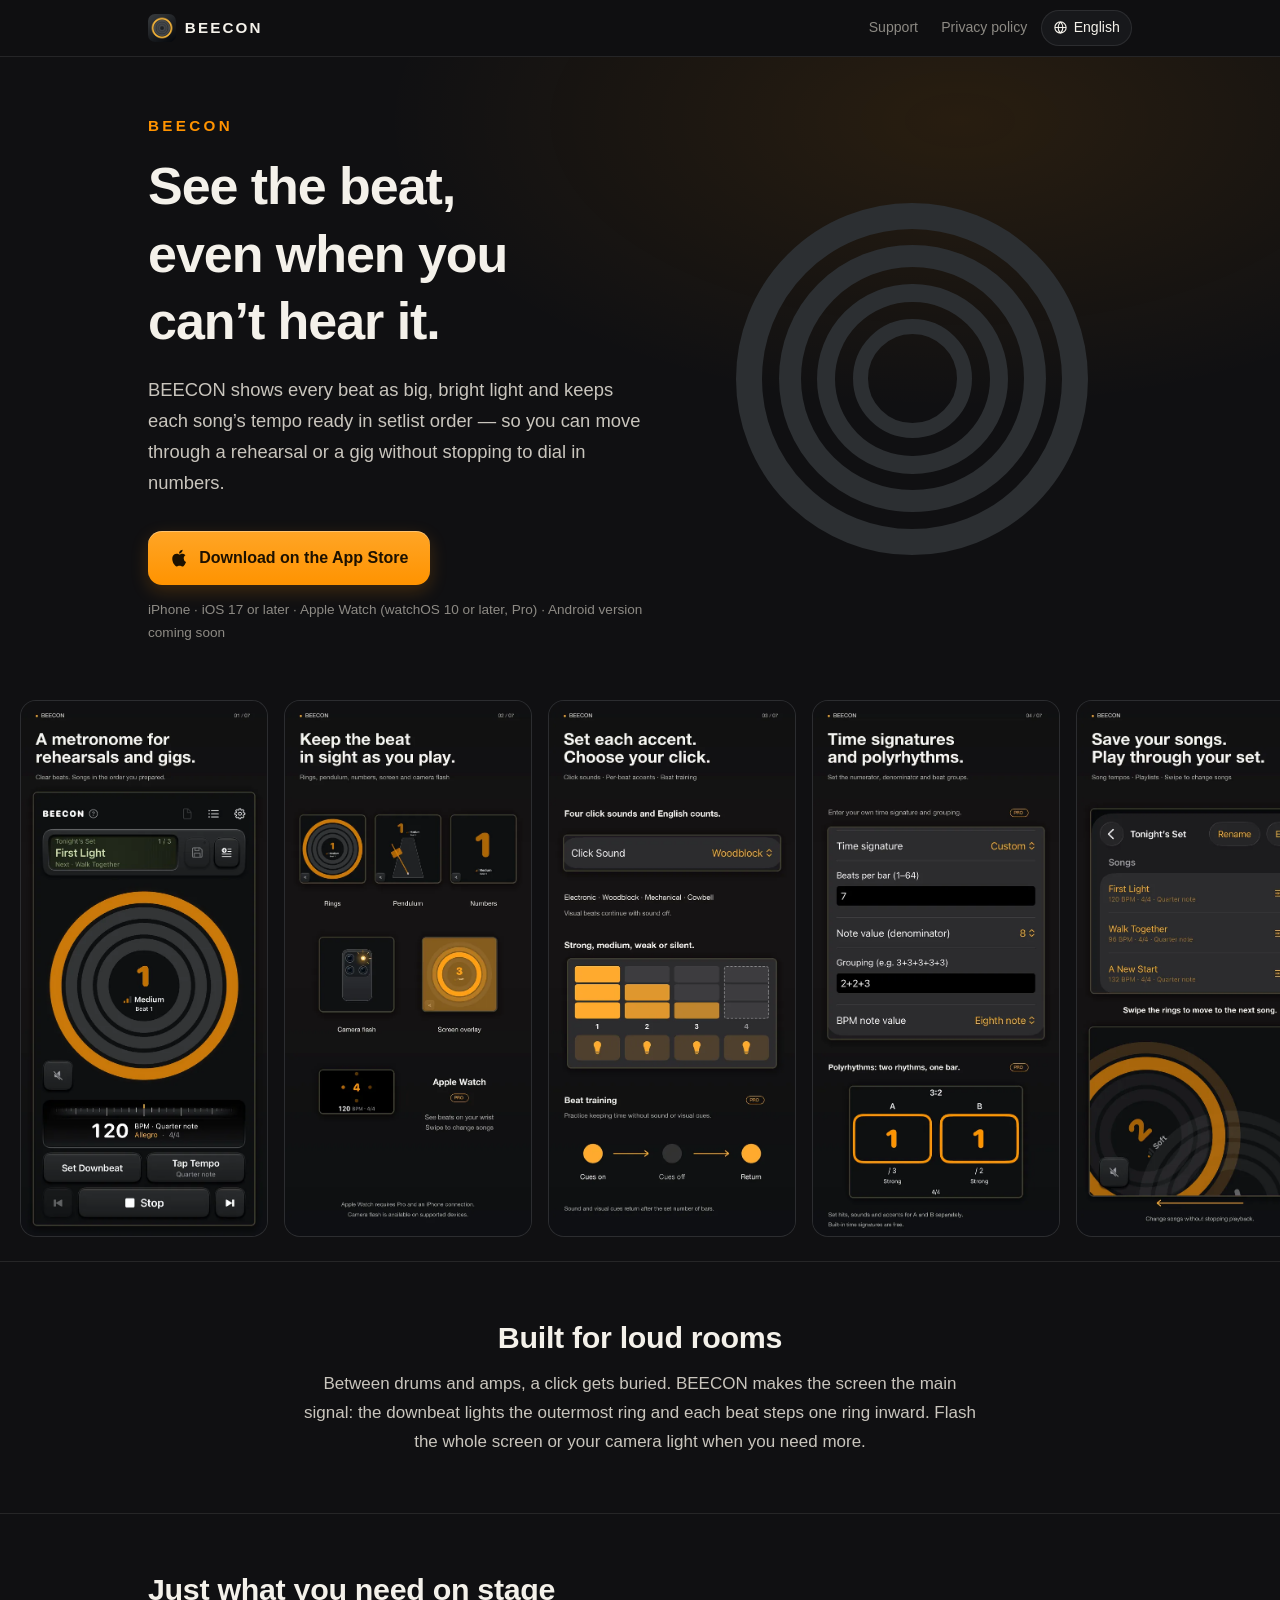
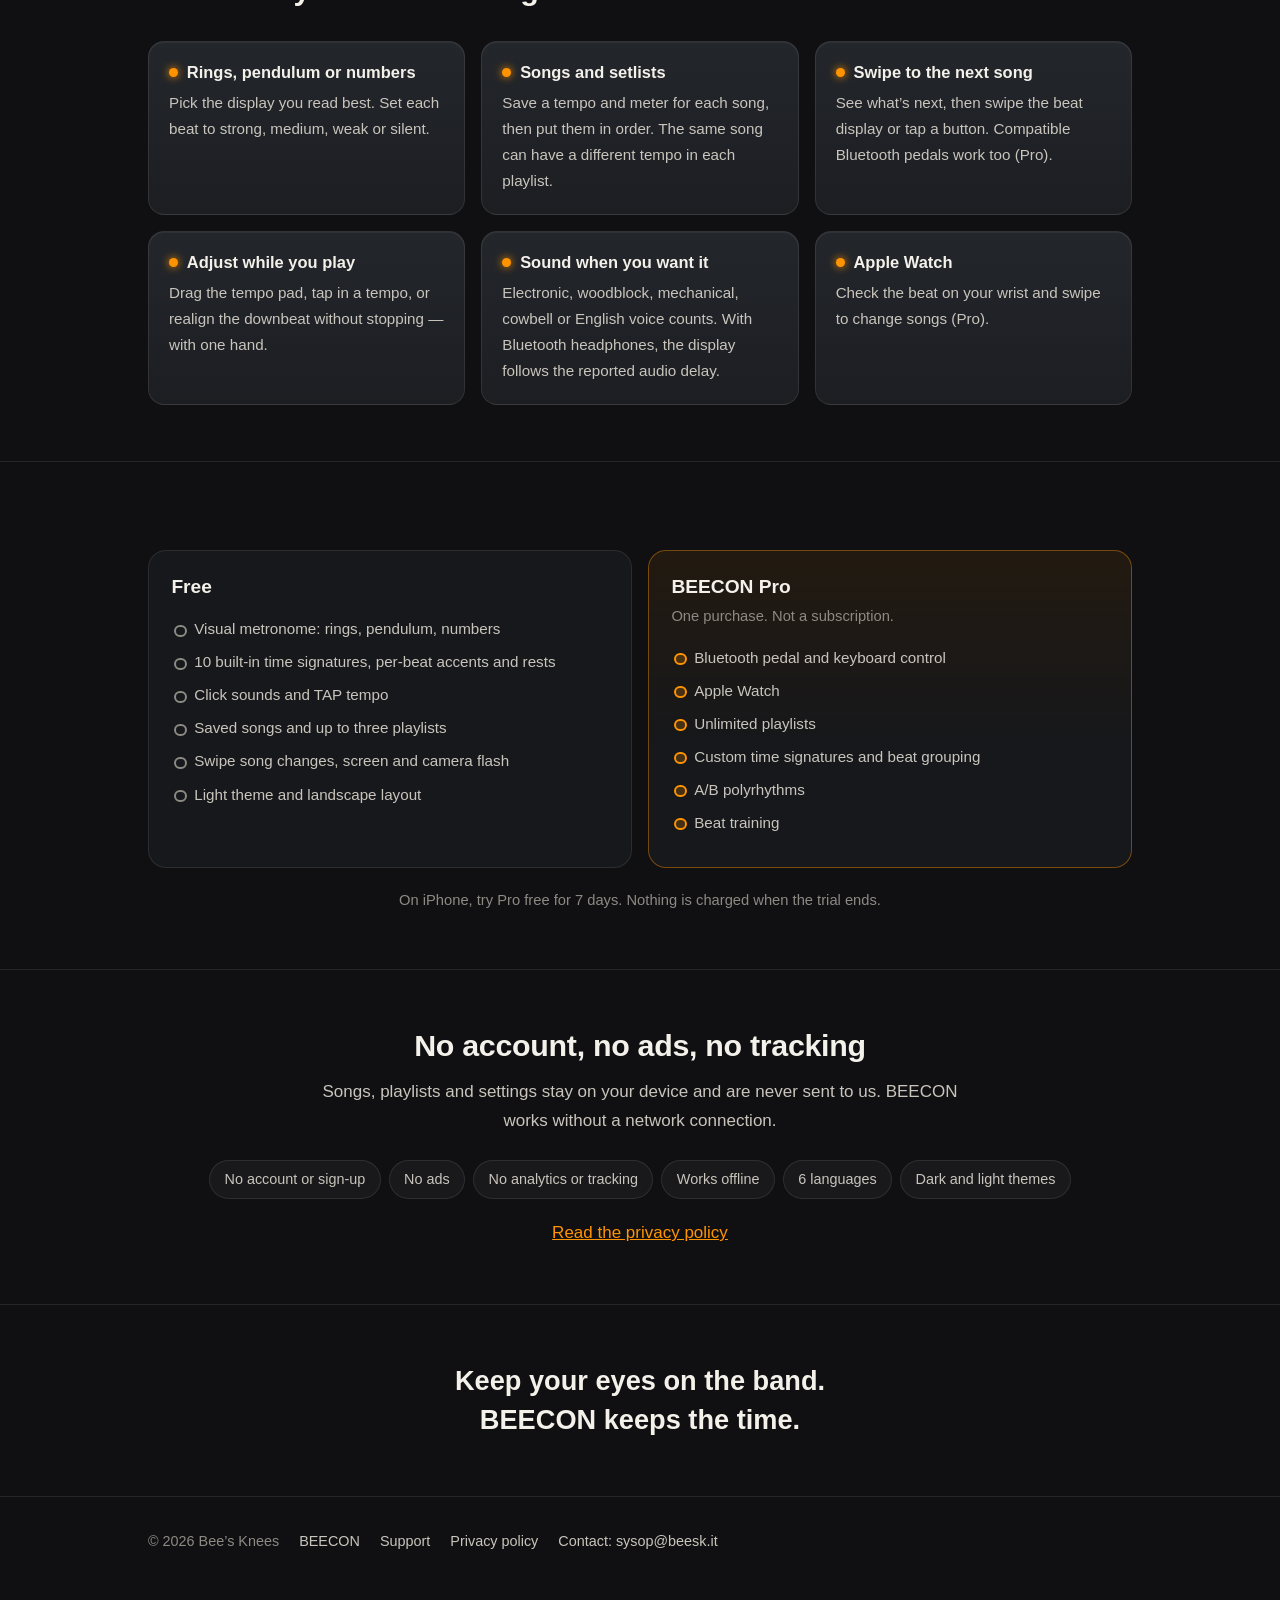
==== beecon/index.html @ 8fa275db "Add the BEECON landing, support and privacy pages in six languages Co-Authored-By: Claude Opus 5.5 <" ====
<!DOCTYPE html>
<html lang="en" data-lang="en" data-titles='{&quot;ko&quot;: &quot;BEECON — 합주와 공연을 위한 시각 메트로놈&quot;, &quot;en&quot;: &quot;BEECON — Visual metronome and setlists for live performance&quot;, &quot;ja&quot;: &quot;BEECON — 合奏とライブのための視覚メトロノーム&quot;, &quot;zh&quot;: &quot;BEECON — 为排练和演出设计的可视节拍器&quot;, &quot;es&quot;: &quot;BEECON — Metrónomo visual y setlists para tocar en directo&quot;, &quot;pt&quot;: &quot;BEECON — Metrônomo visual e playlists para tocar ao vivo&quot;}'>
<head>
<meta charset="utf-8">
<meta name="viewport" content="width=device-width, initial-scale=1">
<title>BEECON — Visual metronome and setlists for live performance</title>
<meta name="description" content="BEECON shows every beat as big, bright light and keeps each song’s tempo ready in setlist order — so you can move through a rehearsal or a gig without stopping to dial in numbers.">
<meta name="theme-color" content="#101012">
<meta property="og:type" content="website">
<meta property="og:title" content="BEECON — Visual metronome and setlists for live performance">
<meta property="og:description" content="BEECON shows every beat as big, bright light and keeps each song’s tempo ready in setlist order — so you can move through a rehearsal or a gig without stopping to dial in numbers.">
<meta property="og:image" content="https://beesknees.beesk.it/beecon/img/icon-512.png">
<meta property="og:url" content="https://beesknees.beesk.it/beecon/">
<meta name="twitter:card" content="summary">
<link rel="canonical" href="https://beesknees.beesk.it/beecon/">
<link rel="alternate" hreflang="ko" href="https://beesknees.beesk.it/beecon/?lang=ko">
<link rel="alternate" hreflang="en" href="https://beesknees.beesk.it/beecon/?lang=en">
<link rel="alternate" hreflang="ja" href="https://beesknees.beesk.it/beecon/?lang=ja">
<link rel="alternate" hreflang="zh-Hans" href="https://beesknees.beesk.it/beecon/?lang=zh">
<link rel="alternate" hreflang="es" href="https://beesknees.beesk.it/beecon/?lang=es">
<link rel="alternate" hreflang="pt-BR" href="https://beesknees.beesk.it/beecon/?lang=pt">
<link rel="alternate" hreflang="x-default" href="https://beesknees.beesk.it/beecon/">
<link rel="icon" type="image/png" sizes="64x64" href="img/icon-64.png">
<link rel="apple-touch-icon" href="img/icon-180.png">
<link rel="stylesheet" href="style.css">
<style>html[data-lang="ko"] .i18n:not([data-l="ko"]),
html[data-lang="en"] .i18n:not([data-l="en"]),
html[data-lang="ja"] .i18n:not([data-l="ja"]),
html[data-lang="zh"] .i18n:not([data-l="zh"]),
html[data-lang="es"] .i18n:not([data-l="es"]),
html[data-lang="pt"] .i18n:not([data-l="pt"]) { display: none; }</style>
</head>
<body>
<header class="top"><div class="wrap">
  <a class="brand" data-page="./" href="./"><img src="img/icon-64.png" alt="" width="28" height="28">BEECON</a>
  <nav class="topnav"><a class="opt" data-page="support.html" href="support.html"><span class="i18n" data-l="ko" lang="ko">지원</span><span class="i18n" data-l="en" lang="en">Support</span><span class="i18n" data-l="ja" lang="ja">サポート</span><span class="i18n" data-l="zh" lang="zh-Hans">支持</span><span class="i18n" data-l="es" lang="es">Soporte</span><span class="i18n" data-l="pt" lang="pt-BR">Suporte</span></a><a class="opt" data-page="privacy-policy.html" href="privacy-policy.html"><span class="i18n" data-l="ko" lang="ko">개인정보처리방침</span><span class="i18n" data-l="en" lang="en">Privacy policy</span><span class="i18n" data-l="ja" lang="ja">プライバシーポリシー</span><span class="i18n" data-l="zh" lang="zh-Hans">隐私政策</span><span class="i18n" data-l="es" lang="es">Privacidad</span><span class="i18n" data-l="pt" lang="pt-BR">Privacidade</span></a>
    <details class="lang"><summary><svg viewBox="0 0 24 24" aria-hidden="true"><path fill="none" stroke="currentColor" stroke-width="1.8" d="M12 3a9 9 0 1 0 0 18 9 9 0 0 0 0-18Zm-9 9h18M12 3c2.5 2.7 3.8 5.7 3.8 9s-1.3 6.3-3.8 9c-2.5-2.7-3.8-5.7-3.8-9S9.5 5.7 12 3Z"/></svg><span class="i18n" data-l="ko" lang="ko">한국어</span><span class="i18n" data-l="en" lang="en">English</span><span class="i18n" data-l="ja" lang="ja">日本語</span><span class="i18n" data-l="zh" lang="zh-Hans">简体中文</span><span class="i18n" data-l="es" lang="es">Español</span><span class="i18n" data-l="pt" lang="pt-BR">Português</span></summary><div class="menu"><a href="?lang=ko" data-set="ko" hreflang="ko" lang="ko">한국어</a><a href="?lang=en" data-set="en" hreflang="en" lang="en">English</a><a href="?lang=ja" data-set="ja" hreflang="ja" lang="ja">日本語</a><a href="?lang=zh" data-set="zh" hreflang="zh-Hans" lang="zh-Hans">简体中文</a><a href="?lang=es" data-set="es" hreflang="es" lang="es">Español</a><a href="?lang=pt" data-set="pt" hreflang="pt-BR" lang="pt-BR">Português</a></div></details>
  </nav>
</div></header>
<main class="i18n" data-l="ko" lang="ko">
<section class="hero"><div class="wrap">
  <div>
    <p class="wordmark">BEECON</p>
    <h1>소리가 묻혀도, 박자는 보이게.</h1>
    <p class="lead">BEECON은 박자를 크고 밝은 빛으로 보여 주는 메트로놈이에요. 곡마다 템포를 저장해 두고, 공연 순서대로 다음 곡으로 넘기세요.</p>
    <div class="stores"><a class="btn" href="https://apps.apple.com/app/id6823525175"><svg viewBox="0 0 24 24" aria-hidden="true"><path fill="currentColor" d="M16.4 12.6c0-2.5 2-3.7 2.1-3.8-1.2-1.7-3-1.9-3.6-2-1.5-.2-3 .9-3.8.9-.8 0-2-.9-3.3-.8-1.7 0-3.3 1-4.2 2.5-1.8 3.1-.5 7.7 1.3 10.2.9 1.2 1.9 2.6 3.2 2.6 1.3-.1 1.8-.8 3.3-.8s2 .8 3.3.8c1.4 0 2.3-1.3 3.1-2.5 1-1.4 1.4-2.8 1.4-2.9 0 0-2.7-1-2.7-4.2ZM14 5.2c.7-.8 1.2-2 1-3.2-1 .1-2.3.7-3 1.6-.7.8-1.2 2-1.1 3.1 1.2.1 2.3-.6 3.1-1.5Z"/></svg>App Store에서 받기</a></div>
    <p class="req">iPhone · iOS 17 이상 · Apple Watch(watchOS 10 이상, Pro) · Android 버전 준비 중</p>
  </div>
  <div class="beacon" aria-hidden="true"><i></i><i></i><i></i><i></i>
    <b><span style="--d:0s">1</span><span style="--d:.5s">2</span><span style="--d:1s">3</span><span style="--d:1.5s">4</span></b></div>
</div></section>

<div class="shots" role="region" aria-label="앱 화면" tabindex="0"><img src="img/ko-1.webp" alt="합주와 공연을 위한 메트로놈." width="603" height="1311" loading="lazy"><img src="img/ko-2.webp" alt="연주 중에도 박자가 잘 보이도록." width="603" height="1311" loading="lazy"><img src="img/ko-3.webp" alt="박마다 강세를 정하고 소리도 골라 쓰세요." width="603" height="1311" loading="lazy"><img src="img/ko-4.webp" alt="곡에 맞는 박자와 폴리리듬 설정." width="603" height="1311" loading="lazy"><img src="img/ko-5.webp" alt="연주할 곡을 저장하고 순서대로 넘기세요." width="603" height="1311" loading="lazy"><img src="img/ko-6.webp" alt="연주 중 두 손이 바쁠 땐 페달로 다음 곡." width="603" height="1311" loading="lazy"><img src="img/ko-7.webp" alt="밝은 곳에서는 라이트로, 눕혀 쓸 때는 가로로." width="603" height="1311" loading="lazy"></div>

<section class="band center"><div class="wrap">
  <h2>시끄러운 무대를 위해 만들었어요</h2>
  <p class="sub">드럼과 앰프 소리 속에서는 클릭이 쉽게 묻혀요. BEECON은 화면을 주 신호로 씁니다. 첫 박은 가장 바깥 링에서, 다음 박마다 한 칸씩 안쪽으로. 화면 전체를 깜박이거나 카메라 플래시를 켤 수도 있어요.</p>
</div></section>

<section class="band"><div class="wrap">
  <h2>연주 중에 필요한 것만</h2>
  <div class="grid"><div class="card"><h3>동심원·진자·숫자</h3><p>가장 잘 읽히는 표시를 고르세요. 박마다 강·중·약·쉼을 정할 수 있어요.</p></div><div class="card"><h3>곡과 셋리스트</h3><p>곡마다 템포와 박자를 저장하고 순서대로 묶으세요. 같은 곡도 목록마다 다른 템포를 쓸 수 있어요.</p></div><div class="card"><h3>스와이프로 다음 곡</h3><p>다음 곡 제목을 미리 보고, 박자 표시를 밀거나 버튼을 눌러 넘깁니다. 호환 Bluetooth 페달도 쓸 수 있어요(Pro).</p></div><div class="card"><h3>연주하면서 조절</h3><p>템포 패드를 끌거나 TAP으로 템포를 입력하고, 멈추지 않고 첫 박을 다시 맞춥니다. 한 손이면 충분해요.</p></div><div class="card"><h3>필요할 때만 소리</h3><p>전자음·우드블록·기계식·카우벨·영어 카운트. Bluetooth 이어폰을 쓰면 출력 지연에 맞춰 화면 박자를 조정해요.</p></div><div class="card"><h3>Apple Watch</h3><p>손목에서 박자를 확인하고 스와이프로 곡을 넘깁니다(Pro).</p></div></div>
</div></section>

<section class="band"><div class="wrap">
  <div class="plans">
    <div class="plan"><h3>무료</h3><ul><li>동심원·진자·숫자 시각 메트로놈</li><li>기본 박자표 10개, 박별 강세와 쉼</li><li>클릭 소리와 TAP 템포</li><li>곡 저장과 플레이리스트 3개</li><li>스와이프 곡 전환, 화면·카메라 플래시</li><li>라이트 테마와 가로 화면</li></ul></div>
    <div class="plan pro"><h3>BEECON Pro</h3><p class="tag">구독이 아니라 한 번 구매로 계속 써요.</p><ul><li>Bluetooth 페달·키보드 조작</li><li>Apple Watch 연동</li><li>플레이리스트 개수 제한 해제</li><li>자유 박자와 박 묶음</li><li>A/B 폴리리듬</li><li>박자 훈련</li></ul></div>
  </div>
  <p class="note">iPhone에서 Pro를 7일 동안 무료로 체험할 수 있어요. 체험이 끝나도 자동으로 결제되지 않아요.</p>
</div></section>

<section class="band center"><div class="wrap">
  <h2>계정도, 광고도, 추적도 없어요</h2>
  <p class="sub">곡·플레이리스트·설정은 기기에만 저장되고 개발자에게 전송되지 않아요. 네트워크 연결 없이도 동작합니다.</p>
  <ul class="facts"><li>계정·가입 없음</li><li>광고 없음</li><li>분석·추적 없음</li><li>오프라인 동작</li><li>6개 언어</li><li>다크·라이트 테마</li></ul>
  <p style="margin:1.25rem 0 0"><a data-page="privacy-policy.html" href="privacy-policy.html">개인정보처리방침 읽기</a></p>
</div></section>

<section class="band"><div class="wrap"><p class="closing">눈은 악보와 동료에게.<br>박자는 BEECON이 지킬게요.</p></div></section>
</main><main class="i18n" data-l="en" lang="en">
<section class="hero"><div class="wrap">
  <div>
    <p class="wordmark">BEECON</p>
    <h1>See the beat, even when you can’t hear it.</h1>
    <p class="lead">BEECON shows every beat as big, bright light and keeps each song’s tempo ready in setlist order — so you can move through a rehearsal or a gig without stopping to dial in numbers.</p>
    <div class="stores"><a class="btn" href="https://apps.apple.com/app/id6823525175"><svg viewBox="0 0 24 24" aria-hidden="true"><path fill="currentColor" d="M16.4 12.6c0-2.5 2-3.7 2.1-3.8-1.2-1.7-3-1.9-3.6-2-1.5-.2-3 .9-3.8.9-.8 0-2-.9-3.3-.8-1.7 0-3.3 1-4.2 2.5-1.8 3.1-.5 7.7 1.3 10.2.9 1.2 1.9 2.6 3.2 2.6 1.3-.1 1.8-.8 3.3-.8s2 .8 3.3.8c1.4 0 2.3-1.3 3.1-2.5 1-1.4 1.4-2.8 1.4-2.9 0 0-2.7-1-2.7-4.2ZM14 5.2c.7-.8 1.2-2 1-3.2-1 .1-2.3.7-3 1.6-.7.8-1.2 2-1.1 3.1 1.2.1 2.3-.6 3.1-1.5Z"/></svg>Download on the App Store</a></div>
    <p class="req">iPhone · iOS 17 or later · Apple Watch (watchOS 10 or later, Pro) · Android version coming soon</p>
  </div>
  <div class="beacon" aria-hidden="true"><i></i><i></i><i></i><i></i>
    <b><span style="--d:0s">1</span><span style="--d:.5s">2</span><span style="--d:1s">3</span><span style="--d:1.5s">4</span></b></div>
</div></section>

<div class="shots" role="region" aria-label="App screens" tabindex="0"><img src="img/en-1.webp" alt="A metronome for rehearsals and gigs." width="603" height="1311" loading="lazy"><img src="img/en-2.webp" alt="Keep the beat in sight as you play." width="603" height="1311" loading="lazy"><img src="img/en-3.webp" alt="Set each accent. Choose your click." width="603" height="1311" loading="lazy"><img src="img/en-4.webp" alt="Time signatures and polyrhythms." width="603" height="1311" loading="lazy"><img src="img/en-5.webp" alt="Save your songs. Play through your set." width="603" height="1311" loading="lazy"><img src="img/en-6.webp" alt="Change songs by pedal while you play." width="603" height="1311" loading="lazy"><img src="img/en-7.webp" alt="Light theme. Landscape layout." width="603" height="1311" loading="lazy"></div>

<section class="band center"><div class="wrap">
  <h2>Built for loud rooms</h2>
  <p class="sub">Between drums and amps, a click gets buried. BEECON makes the screen the main signal: the downbeat lights the outermost ring and each beat steps one ring inward. Flash the whole screen or your camera light when you need more.</p>
</div></section>

<section class="band"><div class="wrap">
  <h2>Just what you need on stage</h2>
  <div class="grid"><div class="card"><h3>Rings, pendulum or numbers</h3><p>Pick the display you read best. Set each beat to strong, medium, weak or silent.</p></div><div class="card"><h3>Songs and setlists</h3><p>Save a tempo and meter for each song, then put them in order. The same song can have a different tempo in each playlist.</p></div><div class="card"><h3>Swipe to the next song</h3><p>See what’s next, then swipe the beat display or tap a button. Compatible Bluetooth pedals work too (Pro).</p></div><div class="card"><h3>Adjust while you play</h3><p>Drag the tempo pad, tap in a tempo, or realign the downbeat without stopping — with one hand.</p></div><div class="card"><h3>Sound when you want it</h3><p>Electronic, woodblock, mechanical, cowbell or English voice counts. With Bluetooth headphones, the display follows the reported audio delay.</p></div><div class="card"><h3>Apple Watch</h3><p>Check the beat on your wrist and swipe to change songs (Pro).</p></div></div>
</div></section>

<section class="band"><div class="wrap">
  <div class="plans">
    <div class="plan"><h3>Free</h3><ul><li>Visual metronome: rings, pendulum, numbers</li><li>10 built-in time signatures, per-beat accents and rests</li><li>Click sounds and TAP tempo</li><li>Saved songs and up to three playlists</li><li>Swipe song changes, screen and camera flash</li><li>Light theme and landscape layout</li></ul></div>
    <div class="plan pro"><h3>BEECON Pro</h3><p class="tag">One purchase. Not a subscription.</p><ul><li>Bluetooth pedal and keyboard control</li><li>Apple Watch</li><li>Unlimited playlists</li><li>Custom time signatures and beat grouping</li><li>A/B polyrhythms</li><li>Beat training</li></ul></div>
  </div>
  <p class="note">On iPhone, try Pro free for 7 days. Nothing is charged when the trial ends.</p>
</div></section>

<section class="band center"><div class="wrap">
  <h2>No account, no ads, no tracking</h2>
  <p class="sub">Songs, playlists and settings stay on your device and are never sent to us. BEECON works without a network connection.</p>
  <ul class="facts"><li>No account or sign-up</li><li>No ads</li><li>No analytics or tracking</li><li>Works offline</li><li>6 languages</li><li>Dark and light themes</li></ul>
  <p style="margin:1.25rem 0 0"><a data-page="privacy-policy.html" href="privacy-policy.html">Read the privacy policy</a></p>
</div></section>

<section class="band"><div class="wrap"><p class="closing">Keep your eyes on the band.<br>BEECON keeps the time.</p></div></section>
</main><main class="i18n" data-l="ja" lang="ja">
<section class="hero"><div class="wrap">
  <div>
    <p class="wordmark">BEECON</p>
    <h1>音が埋もれても、拍は見える。</h1>
    <p class="lead">BEECONは、拍を大きく明るい光で表示するメトロノームです。曲ごとにテンポを保存し、本番の順番どおりに次の曲へ進めます。</p>
    <div class="stores"><a class="btn" href="https://apps.apple.com/app/id6823525175"><svg viewBox="0 0 24 24" aria-hidden="true"><path fill="currentColor" d="M16.4 12.6c0-2.5 2-3.7 2.1-3.8-1.2-1.7-3-1.9-3.6-2-1.5-.2-3 .9-3.8.9-.8 0-2-.9-3.3-.8-1.7 0-3.3 1-4.2 2.5-1.8 3.1-.5 7.7 1.3 10.2.9 1.2 1.9 2.6 3.2 2.6 1.3-.1 1.8-.8 3.3-.8s2 .8 3.3.8c1.4 0 2.3-1.3 3.1-2.5 1-1.4 1.4-2.8 1.4-2.9 0 0-2.7-1-2.7-4.2ZM14 5.2c.7-.8 1.2-2 1-3.2-1 .1-2.3.7-3 1.6-.7.8-1.2 2-1.1 3.1 1.2.1 2.3-.6 3.1-1.5Z"/></svg>App Store でダウンロード</a></div>
    <p class="req">iPhone・iOS 17 以降・Apple Watch（watchOS 10 以降、Pro）・Android 版は準備中</p>
  </div>
  <div class="beacon" aria-hidden="true"><i></i><i></i><i></i><i></i>
    <b><span style="--d:0s">1</span><span style="--d:.5s">2</span><span style="--d:1s">3</span><span style="--d:1.5s">4</span></b></div>
</div></section>

<div class="shots" role="region" aria-label="アプリ画面" tabindex="0"><img src="img/ja-1.webp" alt="合奏とライブのための メトロノーム。" width="603" height="1311" loading="lazy"><img src="img/ja-2.webp" alt="演奏中も、 拍を見やすく。" width="603" height="1311" loading="lazy"><img src="img/ja-3.webp" alt="拍ごとの強弱も、 クリック音も選べます。" width="603" height="1311" loading="lazy"><img src="img/ja-4.webp" alt="曲に合う拍子と ポリリズムを設定。" width="603" height="1311" loading="lazy"><img src="img/ja-5.webp" alt="曲を保存して、 演奏する順に。" width="603" height="1311" loading="lazy"><img src="img/ja-6.webp" alt="両手が離せないときは、 ペダルで次の曲へ。" width="603" height="1311" loading="lazy"><img src="img/ja-7.webp" alt="明るい場所ではライト、 横に置くときは横画面。" width="603" height="1311" loading="lazy"></div>

<section class="band center"><div class="wrap">
  <h2>大音量のステージのために</h2>
  <p class="sub">ドラムやアンプの音の中では、クリックはすぐに埋もれます。BEECONは画面を主な合図にします。頭拍はいちばん外側のリング、拍が進むごとに1つ内側へ。画面全体の点滅やカメラのフラッシュも使えます。</p>
</div></section>

<section class="band"><div class="wrap">
  <h2>演奏中に必要なものだけ</h2>
  <div class="grid"><div class="card"><h3>同心円・振り子・数字</h3><p>いちばん読みやすい表示を選べます。拍ごとに強・中・弱・休符を設定できます。</p></div><div class="card"><h3>曲とセットリスト</h3><p>曲ごとにテンポと拍子を保存し、順番に並べます。同じ曲でもリストごとに別のテンポを使えます。</p></div><div class="card"><h3>スワイプで次の曲へ</h3><p>次の曲名を確認して、拍の表示をスワイプするかボタンで切り替え。対応Bluetoothペダルも使えます（Pro）。</p></div><div class="card"><h3>演奏しながら調整</h3><p>テンポパッドのドラッグ、TAPでのテンポ入力、止めずに頭拍の合わせ直し。片手で操作できます。</p></div><div class="card"><h3>必要なときだけ音を</h3><p>電子音・ウッドブロック・機械式・カウベル・英語カウント。Bluetoothイヤホンでは出力遅延に合わせて表示を調整します。</p></div><div class="card"><h3>Apple Watch</h3><p>手首で拍を確認し、スワイプで曲を切り替えます（Pro）。</p></div></div>
</div></section>

<section class="band"><div class="wrap">
  <div class="plans">
    <div class="plan"><h3>無料</h3><ul><li>同心円・振り子・数字の視覚メトロノーム</li><li>10種類の基本拍子、拍ごとのアクセントと休符</li><li>クリック音とTAPテンポ</li><li>曲の保存と3つまでのプレイリスト</li><li>スワイプでの曲切り替え、画面・カメラのフラッシュ</li><li>ライトテーマと横画面</li></ul></div>
    <div class="plan pro"><h3>BEECON Pro</h3><p class="tag">サブスクリプションではなく、一度の購入で使い続けられます。</p><ul><li>Bluetoothペダル・キーボード操作</li><li>Apple Watch 連携</li><li>プレイリスト数の制限解除</li><li>カスタム拍子と拍のグループ</li><li>A/Bポリリズム</li><li>拍子トレーニング</li></ul></div>
  </div>
  <p class="note">iPhoneではProを7日間無料で体験できます。体験終了時の自動課金はありません。</p>
</div></section>

<section class="band center"><div class="wrap">
  <h2>アカウントも、広告も、追跡もありません</h2>
  <p class="sub">曲・プレイリスト・設定は端末にだけ保存され、開発者には送信されません。ネットワーク接続なしで動作します。</p>
  <ul class="facts"><li>アカウント登録なし</li><li>広告なし</li><li>分析・追跡なし</li><li>オフライン動作</li><li>6言語対応</li><li>ダーク・ライトテーマ</li></ul>
  <p style="margin:1.25rem 0 0"><a data-page="privacy-policy.html" href="privacy-policy.html">プライバシーポリシーを読む</a></p>
</div></section>

<section class="band"><div class="wrap"><p class="closing">目は譜面と仲間に。<br>拍はBEECONが守ります。</p></div></section>
</main><main class="i18n" data-l="zh" lang="zh-Hans">
<section class="hero"><div class="wrap">
  <div>
    <p class="wordmark">BEECON</p>
    <h1>听不清时，也能看见节拍。</h1>
    <p class="lead">BEECON 用醒目的大面积光效显示每一拍。为每首歌保存速度，按演出顺序一首接一首切换。</p>
    <div class="stores"><a class="btn" href="https://apps.apple.com/app/id6823525175"><svg viewBox="0 0 24 24" aria-hidden="true"><path fill="currentColor" d="M16.4 12.6c0-2.5 2-3.7 2.1-3.8-1.2-1.7-3-1.9-3.6-2-1.5-.2-3 .9-3.8.9-.8 0-2-.9-3.3-.8-1.7 0-3.3 1-4.2 2.5-1.8 3.1-.5 7.7 1.3 10.2.9 1.2 1.9 2.6 3.2 2.6 1.3-.1 1.8-.8 3.3-.8s2 .8 3.3.8c1.4 0 2.3-1.3 3.1-2.5 1-1.4 1.4-2.8 1.4-2.9 0 0-2.7-1-2.7-4.2ZM14 5.2c.7-.8 1.2-2 1-3.2-1 .1-2.3.7-3 1.6-.7.8-1.2 2-1.1 3.1 1.2.1 2.3-.6 3.1-1.5Z"/></svg>在 App Store 下载</a></div>
    <p class="req">iPhone · iOS 17 或更高版本 · Apple Watch（watchOS 10 或更高版本，Pro）· Android 版即将推出</p>
  </div>
  <div class="beacon" aria-hidden="true"><i></i><i></i><i></i><i></i>
    <b><span style="--d:0s">1</span><span style="--d:.5s">2</span><span style="--d:1s">3</span><span style="--d:1.5s">4</span></b></div>
</div></section>

<div class="shots" role="region" aria-label="应用界面" tabindex="0"><img src="img/zh-1.webp" alt="为排练和演出 准备的节拍器。" width="603" height="1311" loading="lazy"><img src="img/zh-2.webp" alt="演奏时， 也能看清节拍。" width="603" height="1311" loading="lazy"><img src="img/zh-3.webp" alt="逐拍设置重音， 自由选择点击音。" width="603" height="1311" loading="lazy"><img src="img/zh-4.webp" alt="为歌曲设置拍号 与复节奏。" width="603" height="1311" loading="lazy"><img src="img/zh-5.webp" alt="保存演奏曲目， 按顺序切换。" width="603" height="1311" loading="lazy"><img src="img/zh-6.webp" alt="双手忙于演奏时， 用踏板切换下一首。" width="603" height="1311" loading="lazy"><img src="img/zh-7.webp" alt="明亮环境用浅色， 横放设备用横屏。" width="603" height="1311" loading="lazy"></div>

<section class="band center"><div class="wrap">
  <h2>为嘈杂的舞台而生</h2>
  <p class="sub">在鼓和音箱的声音里，节拍器的点击声很容易被淹没。BEECON 以屏幕为主要信号：第一拍点亮最外圈，之后每拍向内移动一圈。需要时还可以让整个屏幕闪烁或打开相机闪光灯。</p>
</div></section>

<section class="band"><div class="wrap">
  <h2>只保留演奏时需要的</h2>
  <div class="grid"><div class="card"><h3>同心圆·摆锤·数字</h3><p>选择你最容易看清的显示方式。每一拍可设为强、中、弱或休止。</p></div><div class="card"><h3>歌曲与歌单</h3><p>为每首歌保存速度和拍号，再按顺序排列。同一首歌在不同歌单中可以使用不同速度。</p></div><div class="card"><h3>滑动切换下一首</h3><p>提前查看下一首的标题，滑动节拍显示或点按按钮即可切换。也支持兼容的 Bluetooth 踏板（Pro）。</p></div><div class="card"><h3>边演奏边调整</h3><p>拖动速度板、用 TAP 输入速度，或不停止播放就重新对齐首拍。单手即可操作。</p></div><div class="card"><h3>需要时再开声音</h3><p>电子音、木鱼、机械声、牛铃或英语计数。使用 Bluetooth 耳机时，屏幕会按报告的输出延迟调整。</p></div><div class="card"><h3>Apple Watch</h3><p>在手腕上查看节拍，滑动切换歌曲（Pro）。</p></div></div>
</div></section>

<section class="band"><div class="wrap">
  <div class="plans">
    <div class="plan"><h3>免费</h3><ul><li>同心圆、摆锤、数字可视节拍器</li><li>10 种预设拍号，逐拍重音与休止</li><li>点击音与 TAP 测速</li><li>保存歌曲，最多 3 个歌单</li><li>滑动切歌，屏幕与相机闪光</li><li>浅色主题与横屏布局</li></ul></div>
    <div class="plan pro"><h3>BEECON Pro</h3><p class="tag">一次购买，持续使用，不是订阅。</p><ul><li>Bluetooth 踏板与键盘操控</li><li>Apple Watch 联动</li><li>不限数量的歌单</li><li>自定义拍号与节拍分组</li><li>A/B 复节奏</li><li>节拍训练</li></ul></div>
  </div>
  <p class="note">在 iPhone 上可免费试用 Pro 7 天。试用结束不会自动扣费。</p>
</div></section>

<section class="band center"><div class="wrap">
  <h2>无需账户，无广告，无追踪</h2>
  <p class="sub">歌曲、歌单和设置只保存在你的设备上，不会发送给开发者。无需网络连接即可使用。</p>
  <ul class="facts"><li>无需注册账户</li><li>无广告</li><li>无分析与追踪</li><li>离线可用</li><li>支持 6 种语言</li><li>深色与浅色主题</li></ul>
  <p style="margin:1.25rem 0 0"><a data-page="privacy-policy.html" href="privacy-policy.html">阅读隐私政策</a></p>
</div></section>

<section class="band"><div class="wrap"><p class="closing">眼睛留给乐谱和队友，<br>节拍交给 BEECON。</p></div></section>
</main><main class="i18n" data-l="es" lang="es">
<section class="hero"><div class="wrap">
  <div>
    <p class="wordmark">BEECON</p>
    <h1>Ve el pulso, aunque no lo oigas.</h1>
    <p class="lead">BEECON muestra cada pulso con una luz grande y clara, y guarda el tempo de cada canción en el orden de tu setlist para que pases de una a otra sin detenerte.</p>
    <div class="stores"><a class="btn" href="https://apps.apple.com/app/id6823525175"><svg viewBox="0 0 24 24" aria-hidden="true"><path fill="currentColor" d="M16.4 12.6c0-2.5 2-3.7 2.1-3.8-1.2-1.7-3-1.9-3.6-2-1.5-.2-3 .9-3.8.9-.8 0-2-.9-3.3-.8-1.7 0-3.3 1-4.2 2.5-1.8 3.1-.5 7.7 1.3 10.2.9 1.2 1.9 2.6 3.2 2.6 1.3-.1 1.8-.8 3.3-.8s2 .8 3.3.8c1.4 0 2.3-1.3 3.1-2.5 1-1.4 1.4-2.8 1.4-2.9 0 0-2.7-1-2.7-4.2ZM14 5.2c.7-.8 1.2-2 1-3.2-1 .1-2.3.7-3 1.6-.7.8-1.2 2-1.1 3.1 1.2.1 2.3-.6 3.1-1.5Z"/></svg>Descargar en el App Store</a></div>
    <p class="req">iPhone · iOS 17 o posterior · Apple Watch (watchOS 10 o posterior, Pro) · Versión para Android próximamente</p>
  </div>
  <div class="beacon" aria-hidden="true"><i></i><i></i><i></i><i></i>
    <b><span style="--d:0s">1</span><span style="--d:.5s">2</span><span style="--d:1s">3</span><span style="--d:1.5s">4</span></b></div>
</div></section>

<div class="shots" role="region" aria-label="Pantallas de la app" tabindex="0"><img src="img/es-1.webp" alt="Un metrónomo para ensayos y conciertos." width="603" height="1311" loading="lazy"><img src="img/es-2.webp" alt="Sigue el pulso mientras tocas." width="603" height="1311" loading="lazy"><img src="img/es-3.webp" alt="Elige los acentos y el sonido del clic." width="603" height="1311" loading="lazy"><img src="img/es-4.webp" alt="Compases y polirritmias." width="603" height="1311" loading="lazy"><img src="img/es-5.webp" alt="Guarda las canciones. Toca en orden." width="603" height="1311" loading="lazy"><img src="img/es-6.webp" alt="Cambia con el pedal mientras tocas." width="603" height="1311" loading="lazy"><img src="img/es-7.webp" alt="Tema claro. Vista horizontal." width="603" height="1311" loading="lazy"></div>

<section class="band center"><div class="wrap">
  <h2>Pensado para escenarios ruidosos</h2>
  <p class="sub">Entre la batería y los amplificadores, el clic se pierde. BEECON hace de la pantalla la señal principal: el primer pulso ilumina el anillo exterior y cada pulso avanza un anillo hacia dentro. Si necesitas más, destella toda la pantalla o el flash de la cámara.</p>
</div></section>

<section class="band"><div class="wrap">
  <h2>Solo lo que necesitas en el escenario</h2>
  <div class="grid"><div class="card"><h3>Anillos, péndulo o números</h3><p>Elige la vista que mejor lees. Cada pulso puede ser fuerte, medio, débil o silencio.</p></div><div class="card"><h3>Canciones y setlists</h3><p>Guarda el tempo y el compás de cada canción y ordénalas. Una misma canción puede tener otro tempo en cada lista.</p></div><div class="card"><h3>Desliza a la siguiente</h3><p>Mira qué viene después y desliza la pantalla de pulso o toca un botón. También funcionan pedales Bluetooth compatibles (Pro).</p></div><div class="card"><h3>Ajusta mientras tocas</h3><p>Arrastra el panel de tempo, marca el tempo con TAP o realinea el primer pulso sin parar, con una sola mano.</p></div><div class="card"><h3>Sonido cuando lo quieras</h3><p>Electrónico, bloque de madera, mecánico, cencerro o conteo en inglés. Con auriculares Bluetooth, la pantalla sigue la latencia indicada.</p></div><div class="card"><h3>Apple Watch</h3><p>Consulta el pulso en la muñeca y desliza para cambiar de canción (Pro).</p></div></div>
</div></section>

<section class="band"><div class="wrap">
  <div class="plans">
    <div class="plan"><h3>Gratis</h3><ul><li>Metrónomo visual: anillos, péndulo, números</li><li>10 compases predefinidos, acentos y silencios por pulso</li><li>Sonidos de clic y TAP</li><li>Canciones guardadas y hasta tres listas</li><li>Cambio por deslizamiento, destellos de pantalla y cámara</li><li>Tema claro y vista horizontal</li></ul></div>
    <div class="plan pro"><h3>BEECON Pro</h3><p class="tag">Una sola compra. Sin suscripción.</p><ul><li>Control con pedales y teclados Bluetooth</li><li>Apple Watch</li><li>Listas ilimitadas</li><li>Compases personalizados y agrupación de pulsos</li><li>Polirritmias A/B</li><li>Entrenamiento rítmico</li></ul></div>
  </div>
  <p class="note">En iPhone, prueba Pro gratis durante 7 días. No se cobra nada al terminar la prueba.</p>
</div></section>

<section class="band center"><div class="wrap">
  <h2>Sin cuenta, sin anuncios, sin rastreo</h2>
  <p class="sub">Las canciones, listas y ajustes se quedan en tu dispositivo y nunca se nos envían. BEECON funciona sin conexión.</p>
  <ul class="facts"><li>Sin cuenta ni registro</li><li>Sin anuncios</li><li>Sin análisis ni rastreo</li><li>Funciona sin conexión</li><li>6 idiomas</li><li>Tema oscuro y claro</li></ul>
  <p style="margin:1.25rem 0 0"><a data-page="privacy-policy.html" href="privacy-policy.html">Leer la política de privacidad</a></p>
</div></section>

<section class="band"><div class="wrap"><p class="closing">Tú mira a la banda.<br>BEECON lleva el tiempo.</p></div></section>
</main><main class="i18n" data-l="pt" lang="pt-BR">
<section class="hero"><div class="wrap">
  <div>
    <p class="wordmark">BEECON</p>
    <h1>Veja o pulso, mesmo quando não dá para ouvir.</h1>
    <p class="lead">O BEECON mostra cada batida com uma luz grande e clara e guarda o tempo de cada música na ordem da sua playlist, para você seguir de uma para outra sem parar.</p>
    <div class="stores"><a class="btn" href="https://apps.apple.com/app/id6823525175"><svg viewBox="0 0 24 24" aria-hidden="true"><path fill="currentColor" d="M16.4 12.6c0-2.5 2-3.7 2.1-3.8-1.2-1.7-3-1.9-3.6-2-1.5-.2-3 .9-3.8.9-.8 0-2-.9-3.3-.8-1.7 0-3.3 1-4.2 2.5-1.8 3.1-.5 7.7 1.3 10.2.9 1.2 1.9 2.6 3.2 2.6 1.3-.1 1.8-.8 3.3-.8s2 .8 3.3.8c1.4 0 2.3-1.3 3.1-2.5 1-1.4 1.4-2.8 1.4-2.9 0 0-2.7-1-2.7-4.2ZM14 5.2c.7-.8 1.2-2 1-3.2-1 .1-2.3.7-3 1.6-.7.8-1.2 2-1.1 3.1 1.2.1 2.3-.6 3.1-1.5Z"/></svg>Baixar na App Store</a></div>
    <p class="req">iPhone · iOS 17 ou posterior · Apple Watch (watchOS 10 ou posterior, Pro) · Versão para Android em breve</p>
  </div>
  <div class="beacon" aria-hidden="true"><i></i><i></i><i></i><i></i>
    <b><span style="--d:0s">1</span><span style="--d:.5s">2</span><span style="--d:1s">3</span><span style="--d:1.5s">4</span></b></div>
</div></section>

<div class="shots" role="region" aria-label="Telas do app" tabindex="0"><img src="img/pt-1.webp" alt="Um metrônomo para ensaios e shows." width="603" height="1311" loading="lazy"><img src="img/pt-2.webp" alt="Veja as batidas enquanto toca." width="603" height="1311" loading="lazy"><img src="img/pt-3.webp" alt="Escolha os acentos e o som do clique." width="603" height="1311" loading="lazy"><img src="img/pt-4.webp" alt="Compassos e polirritmias." width="603" height="1311" loading="lazy"><img src="img/pt-5.webp" alt="Salve as músicas. Toque na sua ordem." width="603" height="1311" loading="lazy"><img src="img/pt-6.webp" alt="Troque com o pedal enquanto toca." width="603" height="1311" loading="lazy"><img src="img/pt-7.webp" alt="Tema claro. Vista horizontal." width="603" height="1311" loading="lazy"></div>

<section class="band center"><div class="wrap">
  <h2>Feito para palcos barulhentos</h2>
  <p class="sub">Entre bateria e amplificadores, o clique some. O BEECON faz da tela o sinal principal: a primeira batida acende o anel externo e cada batida avança um anel para dentro. Se precisar de mais, pisque a tela inteira ou o flash da câmera.</p>
</div></section>

<section class="band"><div class="wrap">
  <h2>Só o que você precisa no palco</h2>
  <div class="grid"><div class="card"><h3>Anéis, pêndulo ou números</h3><p>Escolha a visualização que você lê melhor. Cada batida pode ser forte, média, fraca ou pausa.</p></div><div class="card"><h3>Músicas e playlists</h3><p>Salve o tempo e o compasso de cada música e coloque-as em ordem. A mesma música pode ter outro tempo em cada playlist.</p></div><div class="card"><h3>Deslize para a próxima</h3><p>Veja o que vem a seguir e deslize a tela de batidas ou toque em um botão. Pedais Bluetooth compatíveis também funcionam (Pro).</p></div><div class="card"><h3>Ajuste enquanto toca</h3><p>Arraste o painel de tempo, marque com TAP ou realinhe a primeira batida sem parar, com uma mão só.</p></div><div class="card"><h3>Som quando você quiser</h3><p>Eletrônico, bloco de madeira, mecânico, cowbell ou contagem em inglês. Com fones Bluetooth, a tela acompanha o atraso informado.</p></div><div class="card"><h3>Apple Watch</h3><p>Veja as batidas no pulso e deslize para trocar de música (Pro).</p></div></div>
</div></section>

<section class="band"><div class="wrap">
  <div class="plans">
    <div class="plan"><h3>Grátis</h3><ul><li>Metrônomo visual: anéis, pêndulo, números</li><li>10 compassos predefinidos, acentos e pausas por batida</li><li>Sons de clique e TAP</li><li>Músicas salvas e até três playlists</li><li>Troca por gesto, flashes na tela e na câmera</li><li>Tema claro e vista horizontal</li></ul></div>
    <div class="plan pro"><h3>BEECON Pro</h3><p class="tag">Uma única compra. Não é assinatura.</p><ul><li>Controle por pedais e teclados Bluetooth</li><li>Apple Watch</li><li>Playlists ilimitadas</li><li>Compassos personalizados e agrupamento de batidas</li><li>Polirritmias A/B</li><li>Treino rítmico</li></ul></div>
  </div>
  <p class="note">No iPhone, experimente o Pro grátis por 7 dias. Nada é cobrado quando o teste termina.</p>
</div></section>

<section class="band center"><div class="wrap">
  <h2>Sem conta, sem anúncios, sem rastreamento</h2>
  <p class="sub">Músicas, playlists e ajustes ficam no seu dispositivo e nunca são enviados para nós. O BEECON funciona sem conexão.</p>
  <ul class="facts"><li>Sem conta ou cadastro</li><li>Sem anúncios</li><li>Sem análise ou rastreamento</li><li>Funciona offline</li><li>6 idiomas</li><li>Tema escuro e claro</li></ul>
  <p style="margin:1.25rem 0 0"><a data-page="privacy-policy.html" href="privacy-policy.html">Ler a política de privacidade</a></p>
</div></section>

<section class="band"><div class="wrap"><p class="closing">Olhos na banda.<br>O tempo fica com o BEECON.</p></div></section>
</main><footer><div class="wrap"><span class="i18n row" data-l="ko" lang="ko"><span>© 2026 Bee’s Knees</span><a data-page="./" href="./">BEECON</a><a data-page="support.html" href="support.html">지원</a><a data-page="privacy-policy.html" href="privacy-policy.html">개인정보처리방침</a><a href="mailto:sysop@beesk.it">문의: sysop@beesk.it</a></span><span class="i18n row" data-l="en" lang="en"><span>© 2026 Bee’s Knees</span><a data-page="./" href="./">BEECON</a><a data-page="support.html" href="support.html">Support</a><a data-page="privacy-policy.html" href="privacy-policy.html">Privacy policy</a><a href="mailto:sysop@beesk.it">Contact: sysop@beesk.it</a></span><span class="i18n row" data-l="ja" lang="ja"><span>© 2026 Bee’s Knees</span><a data-page="./" href="./">BEECON</a><a data-page="support.html" href="support.html">サポート</a><a data-page="privacy-policy.html" href="privacy-policy.html">プライバシーポリシー</a><a href="mailto:sysop@beesk.it">お問い合わせ: sysop@beesk.it</a></span><span class="i18n row" data-l="zh" lang="zh-Hans"><span>© 2026 Bee’s Knees</span><a data-page="./" href="./">BEECON</a><a data-page="support.html" href="support.html">支持</a><a data-page="privacy-policy.html" href="privacy-policy.html">隐私政策</a><a href="mailto:sysop@beesk.it">联系我们: sysop@beesk.it</a></span><span class="i18n row" data-l="es" lang="es"><span>© 2026 Bee’s Knees</span><a data-page="./" href="./">BEECON</a><a data-page="support.html" href="support.html">Soporte</a><a data-page="privacy-policy.html" href="privacy-policy.html">Privacidad</a><a href="mailto:sysop@beesk.it">Contacto: sysop@beesk.it</a></span><span class="i18n row" data-l="pt" lang="pt-BR"><span>© 2026 Bee’s Knees</span><a data-page="./" href="./">BEECON</a><a data-page="support.html" href="support.html">Suporte</a><a data-page="privacy-policy.html" href="privacy-policy.html">Privacidade</a><a href="mailto:sysop@beesk.it">Contato: sysop@beesk.it</a></span></div></footer>
<script src="site.js"></script>
</body>
</html>
---- beecon/style.css ----
/* BEECON 웹사이트 공용 스타일.
   색은 앱과 같은 값: 배경 #101012(스토어 스크린샷 배경), 앰버 #FF9300(D-042 박 표시색),
   아이콘의 회색 링 #2c2f32. 새 색을 고르지 말 것. */
:root {
  --bg: #101012;
  --bg-raise: #17181b;
  --card: #1c1e22;
  --card-top: #23262b;
  --line: #ffffff17;
  --ink: #f4f1ea;
  --ink-dim: #c9c5bd;
  --ink-mute: #8d8a84;
  --amber: #ff9300;
  --amber-dim: #ff930033;
  --ring: #2c2f32;
  color-scheme: dark;
}
* { box-sizing: border-box; }
html { -webkit-text-size-adjust: 100%; }
body {
  margin: 0;
  background: var(--bg);
  color: var(--ink-dim);
  font: 17px/1.7 -apple-system, BlinkMacSystemFont, "Segoe UI", Roboto, "Helvetica Neue",
        "Apple SD Gothic Neo", "Noto Sans KR", "Hiragino Kaku Gothic ProN", "Noto Sans JP",
        "PingFang SC", "Noto Sans SC", sans-serif;
}
h1, h2, h3 { color: var(--ink); line-height: 1.3; margin: 0; text-wrap: balance; }
/* 일본어·중국어 제목이 낱말 중간에서 끊기지 않게(지원 브라우저만) */
:lang(ja) :is(h1, h2, h3, .closing), :lang(zh) :is(h1, h2, h3, .closing) { word-break: auto-phrase; }
a { color: var(--amber); }
.wrap { max-width: 64rem; margin: 0 auto; padding: 0 1.25rem; }
.wrap.narrow { max-width: 46rem; }

/* ── 상단 바 ── */
.top {
  position: sticky; top: 0; z-index: 5;
  background: #101012e6; backdrop-filter: blur(10px); -webkit-backdrop-filter: blur(10px);
  border-bottom: 1px solid var(--line);
}
.top .wrap { display: flex; align-items: center; gap: .75rem; height: 56px; }
.brand {
  display: flex; align-items: center; gap: .55rem; text-decoration: none; color: var(--ink);
  font-weight: 800; letter-spacing: .14em; font-size: .95rem;
}
.brand img { width: 28px; height: 28px; border-radius: 7px; display: block; }
.topnav { margin-left: auto; display: flex; align-items: center; gap: .25rem; }
.topnav > a {
  padding: .3rem .6rem; border-radius: 999px; font-size: .88rem; color: var(--ink-mute); text-decoration: none;
}
.topnav > a:hover, .topnav > a[aria-current] { color: var(--ink); background: #ffffff10; }
@media (max-width: 34rem) { .topnav > a.opt { display: none; } }

/* 언어 메뉴: JS 없이도 열리는 <details>. 항목은 ?lang= 진짜 링크다. */
.lang { position: relative; }
.lang summary {
  list-style: none; cursor: pointer; display: flex; align-items: center; gap: .35rem;
  padding: .3rem .7rem; border-radius: 999px; font-size: .88rem; color: var(--ink);
  border: 1px solid var(--line); background: var(--bg-raise);
}
.lang summary::-webkit-details-marker { display: none; }
.lang summary svg { width: 15px; height: 15px; }
.lang .menu {
  position: absolute; right: 0; top: calc(100% + 6px); min-width: 10rem;
  background: var(--card); border: 1px solid var(--line); border-radius: 12px; padding: .35rem;
  box-shadow: 0 12px 32px #0009;
}
.lang .menu a {
  display: block; padding: .45rem .7rem; border-radius: 8px; color: var(--ink-dim);
  text-decoration: none; font-size: .92rem;
}
.lang .menu a:hover { background: #ffffff10; color: var(--ink); }

/* ── 히어로 ── */
.hero {
  background: radial-gradient(60rem 30rem at 75% 10%, #ff93001a 0%, transparent 60%), var(--bg);
  padding: 3.5rem 0 3rem;
}
.hero .wrap { display: grid; grid-template-columns: 1.15fr 1fr; gap: 2.5rem; align-items: center; }
@media (max-width: 52rem) {
  .hero .wrap { grid-template-columns: 1fr; text-align: center; gap: 1.75rem; }
  .hero .beacon { order: -1; width: min(62vw, 15rem); }
  .hero .lead { margin-inline: auto; }
  .hero .stores { justify-content: center; }
}
.wordmark {
  margin: 0 0 .9rem; color: var(--amber); font-weight: 800; letter-spacing: .22em; font-size: .95rem;
}
.hero h1 { font-size: clamp(2rem, 5.4vw, 3.25rem); letter-spacing: -.02em; font-weight: 750; }
.hero .lead { max-width: 33rem; margin: 1.1rem 0 0; font-size: clamp(1.02rem, 2.4vw, 1.15rem); }
.stores { display: flex; flex-wrap: wrap; gap: .75rem; margin: 2rem 0 .8rem; }
/* ⚠️ Apple 공식 배지 아트워크를 흉내 내 다시 그리지 않는다 — 글자 버튼으로 둔다. */
.btn {
  display: inline-flex; align-items: center; gap: .6rem; padding: .85rem 1.35rem; border-radius: 14px;
  font-size: 1rem; font-weight: 650; text-decoration: none;
  background: linear-gradient(180deg, #ffa526, var(--amber)); color: #1d1100;
  box-shadow: inset 0 1px 0 #ffffff55, 0 6px 18px #ff930033;
}
.btn:hover { filter: brightness(1.06); }
.btn svg { width: 20px; height: 20px; flex: none; }
.req { font-size: .85rem; color: var(--ink-mute); margin: 0; }

/* 동심원 비콘: 120 BPM 4/4. 첫 박은 가장 바깥 링, 박마다 한 칸 안쪽(앱의 실제 표시 순서).
   CSS 애니메이션은 장식이며 앱의 타이밍 엔진과 무관하다. */
.beacon { position: relative; width: 100%; max-width: 22rem; aspect-ratio: 1; margin: 0 auto; }
.beacon i {
  position: absolute; border-radius: 50%; border: solid var(--ring);
  inset: var(--in); border-width: var(--w);
  animation: beat 2s linear infinite; animation-delay: var(--d);
}
.beacon i:nth-child(1) { --in: 0%;  --w: clamp(14px, 4.4vw, 26px); --d: 0s; }
.beacon i:nth-child(2) { --in: 12%; --w: clamp(12px, 3.8vw, 22px); --d: .5s; }
.beacon i:nth-child(3) { --in: 23%; --w: clamp(10px, 3.2vw, 18px); --d: 1s; }
.beacon i:nth-child(4) { --in: 33%; --w: clamp(8px, 2.6vw, 15px);  --d: 1.5s; }
.beacon b {
  position: absolute; inset: 0; display: grid; place-items: center;
  font: 800 clamp(2.2rem, 7vw, 3.6rem)/1 -apple-system, BlinkMacSystemFont, "Segoe UI", sans-serif;
  color: var(--amber); font-variant-numeric: tabular-nums;
}
.beacon b span { position: absolute; opacity: 0; animation: num 2s steps(1) infinite; animation-delay: var(--d); }
@keyframes beat {
  0%   { border-color: var(--amber); box-shadow: 0 0 28px #ff930066; }
  22%  { border-color: #ff9300aa; box-shadow: 0 0 10px #ff930022; }
  25%, 100% { border-color: var(--ring); box-shadow: none; }
}
@keyframes num { 0% { opacity: 1; } 25%, 100% { opacity: 0; } }
@media (prefers-reduced-motion: reduce) {
  .beacon i, .beacon b span { animation: none; }
  .beacon i:nth-child(1) { border-color: var(--amber); }
  .beacon b span:first-child { opacity: 1; }
}

/* ── 스크린샷: 7장을 옆으로 넘겨 본다 ── */
.shots {
  display: flex; gap: 1rem; overflow-x: auto; scroll-snap-type: x mandatory;
  padding: .5rem 1.25rem 1.5rem; scroll-padding-inline: 1.25rem;
  max-width: 82rem; margin: 0 auto; scrollbar-width: thin; scrollbar-color: #ffffff30 transparent;
}
.shots img {
  flex: none; width: min(68vw, 15.5rem); height: auto; display: block; scroll-snap-align: start;
  border-radius: 16px; border: 1px solid var(--line); background: var(--bg-raise);
}

/* ── 본문 띠 ── */
section.band { padding: 3.5rem 0; border-top: 1px solid var(--line); }
.band h2 { font-size: clamp(1.4rem, 4vw, 1.9rem); margin-bottom: .8rem; letter-spacing: -.01em; }
.band p.sub { max-width: 42rem; margin: 0; }
.center { text-align: center; }
.center p.sub { margin-inline: auto; }

/* 카드는 이펙터 페달처럼 위가 살짝 밝은 금속판 */
.grid { display: grid; gap: 1rem; margin-top: 2rem; grid-template-columns: repeat(3, 1fr); }
@media (max-width: 56rem) { .grid { grid-template-columns: repeat(2, 1fr); } }
@media (max-width: 36rem) { .grid { grid-template-columns: 1fr; } }
.card {
  background: linear-gradient(180deg, var(--card-top), var(--card));
  border: 1px solid var(--line); border-radius: 16px; padding: 1.2rem 1.25rem 1.3rem;
  box-shadow: inset 0 1px 0 #ffffff0d;
}
.card h3 { font-size: 1.03rem; display: flex; align-items: center; gap: .55rem; }
.card h3::before {
  content: ""; width: 9px; height: 9px; border-radius: 50%; flex: none;
  background: var(--amber); box-shadow: 0 0 8px var(--amber);
}
.card p { margin: .45rem 0 0; font-size: .95rem; }

/* 무료 / Pro */
.plans { display: grid; grid-template-columns: 1fr 1fr; gap: 1rem; margin-top: 2rem; }
@media (max-width: 44rem) { .plans { grid-template-columns: 1fr; } }
.plan { border: 1px solid var(--line); border-radius: 18px; padding: 1.5rem 1.4rem; background: var(--bg-raise); }
.plan.pro { border-color: #ff930066; background: linear-gradient(180deg, #ff930014, var(--bg-raise) 60%); }
.plan h3 { font-size: 1.2rem; }
.plan .tag { margin: .2rem 0 0; font-size: .92rem; color: var(--ink-mute); }
.plan ul { margin: 1rem 0 0; padding: 0; list-style: none; }
.plan li { position: relative; padding-left: 1.5em; margin: .45rem 0; font-size: .95rem; }
.plan li::before {
  content: ""; position: absolute; left: .2em; top: .55em; width: .55em; height: .55em;
  border-radius: 50%; border: 2px solid var(--ink-mute);
}
.plan.pro li::before { border-color: var(--amber); background: var(--amber-dim); }
.note { margin: 1.25rem 0 0; font-size: .92rem; color: var(--ink-mute); text-align: center; }

.facts { display: flex; flex-wrap: wrap; gap: .5rem; justify-content: center; margin: 1.5rem 0 0; padding: 0; list-style: none; }
.facts li { background: #ffffff0a; border: 1px solid var(--line); border-radius: 999px; padding: .4rem .9rem; font-size: .9rem; }

.closing { font-size: clamp(1.25rem, 3.6vw, 1.7rem); color: var(--ink); text-align: center; margin: 0; font-weight: 650; line-height: 1.45; }

/* ── 문서 페이지(지원·개인정보) ── */
.doc { padding-top: 3rem; padding-bottom: 3.5rem; }
.doc h1 { font-size: clamp(1.7rem, 4.6vw, 2.3rem); letter-spacing: -.01em; }
.doc .meta { color: var(--ink-mute); font-size: .92rem; margin: .5rem 0 0; }
.doc h2 { font-size: 1.15rem; margin: 2.2rem 0 .4rem; }
.doc p { margin: .5rem 0 0; }
.doc ul { margin: .6rem 0 0; padding-left: 1.3rem; }
.doc li { margin: .3rem 0; }
.mail {
  display: inline-flex; align-items: center; gap: .55rem; margin-top: .9rem;
  font-size: 1.1rem; font-weight: 650; text-decoration: none;
  padding: .7rem 1.1rem; border-radius: 12px; border: 1px solid #ff930066; background: #ff930012;
}
.mail svg { width: 20px; height: 20px; }
.faq details { border: 1px solid var(--line); border-radius: 12px; background: var(--bg-raise); margin-top: .6rem; }
.faq summary { cursor: pointer; padding: .85rem 1.1rem; color: var(--ink); font-weight: 600; }
.faq details p { margin: 0; padding: 0 1.1rem 1rem; }

footer { border-top: 1px solid var(--line); padding: 2rem 0 3rem; font-size: .9rem; color: var(--ink-mute); }
footer .row { display: contents; }
footer .wrap { display: flex; flex-wrap: wrap; gap: .5rem 1.25rem; align-items: center; }
footer a { color: var(--ink-dim); text-decoration: none; }
footer a:hover { color: var(--amber); }
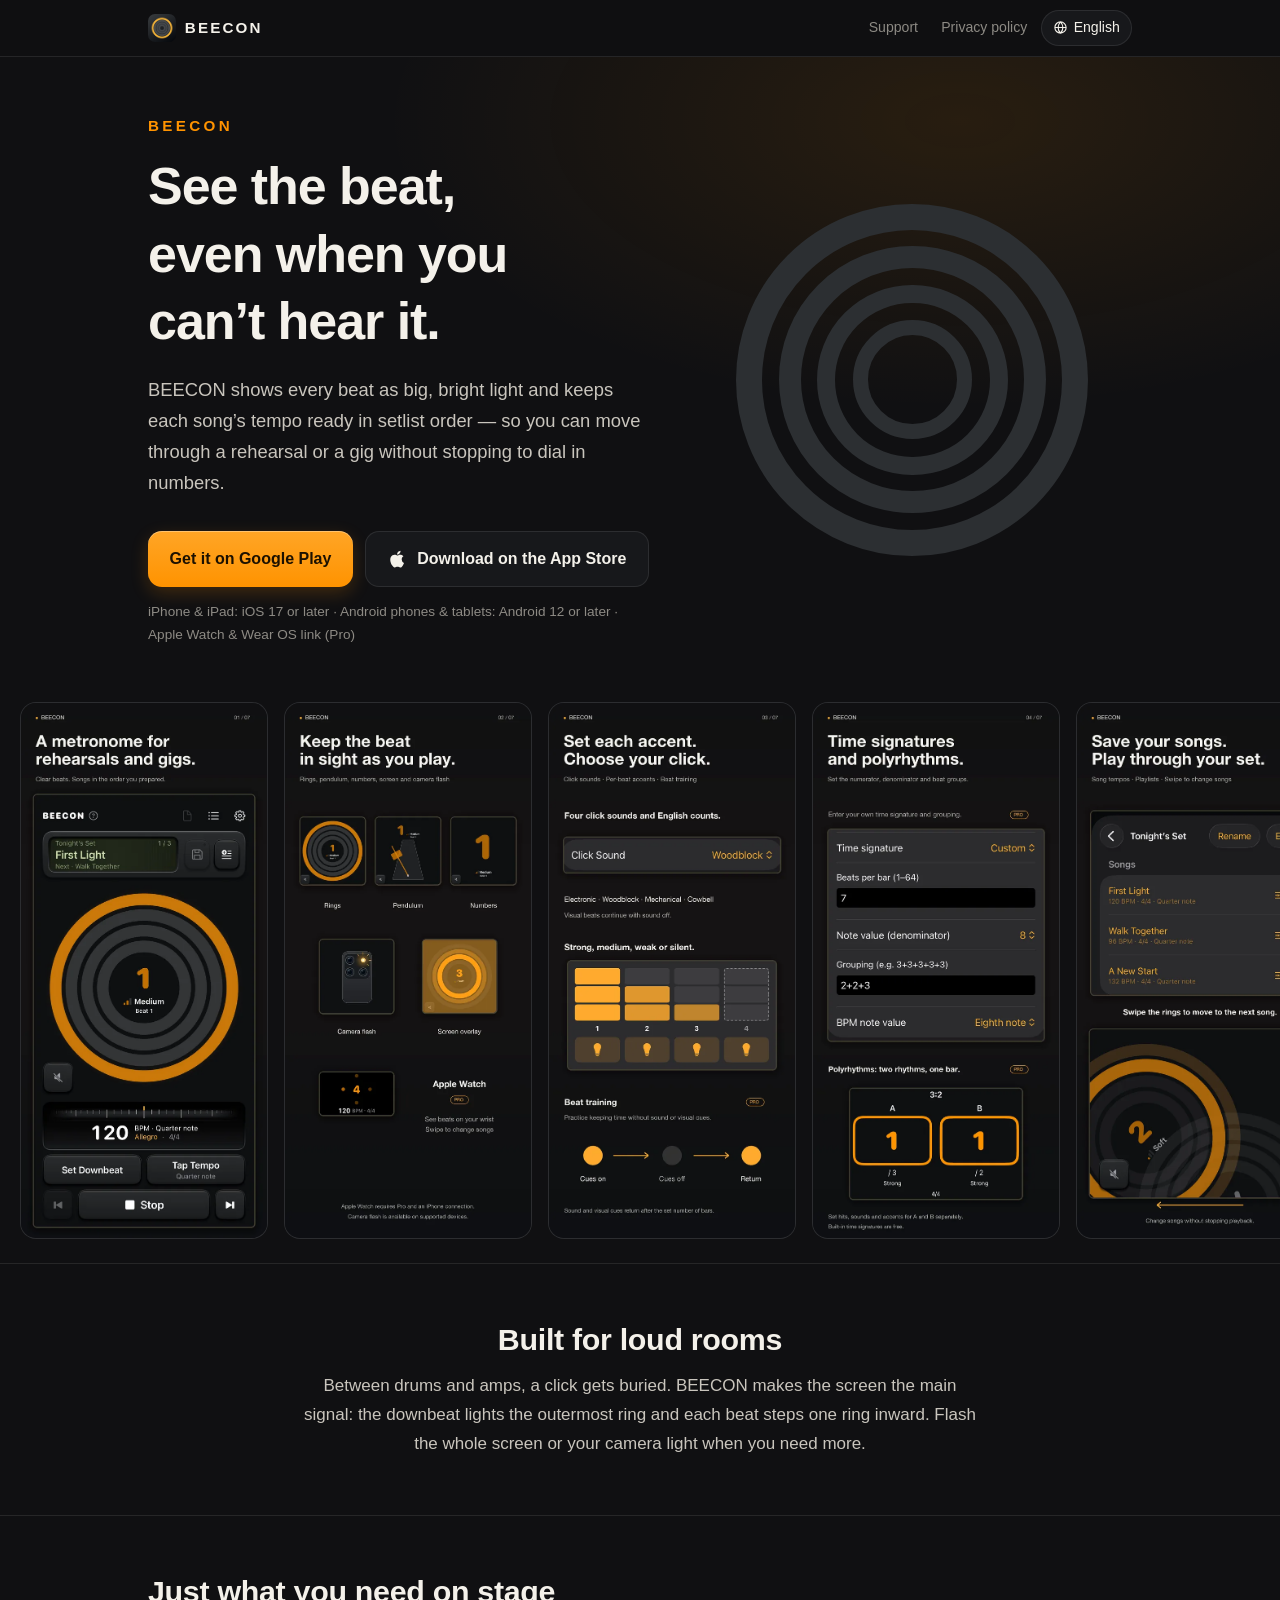
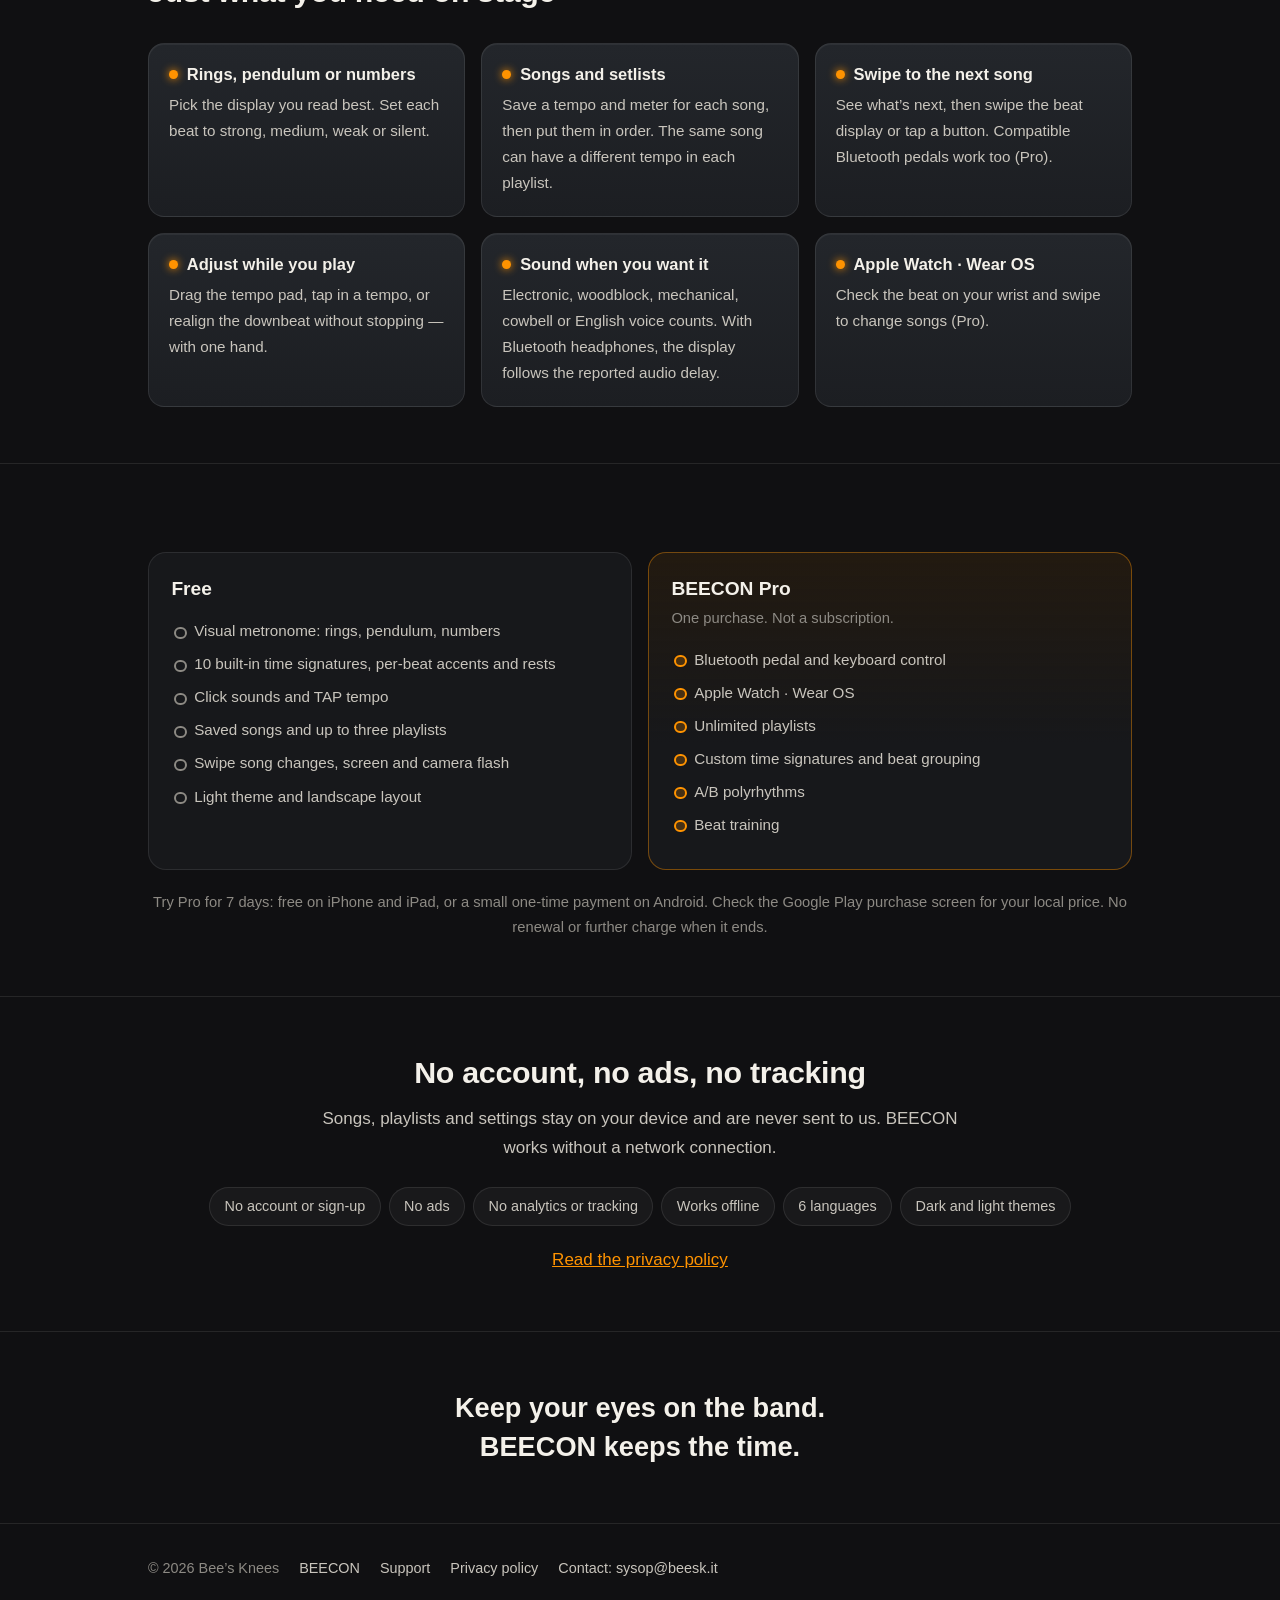
==== commit 6329a98f: "Update BEECON website for Android launch" ====
--- a/beecon/index.html
+++ b/beecon/index.html
@@ -43,14 +43,14 @@
     <p class="wordmark">BEECON</p>
     <h1>소리가 묻혀도, 박자는 보이게.</h1>
     <p class="lead">BEECON은 박자를 크고 밝은 빛으로 보여 주는 메트로놈이에요. 곡마다 템포를 저장해 두고, 공연 순서대로 다음 곡으로 넘기세요.</p>
-    <div class="stores"><a class="btn" href="https://apps.apple.com/app/id6823525175"><svg viewBox="0 0 24 24" aria-hidden="true"><path fill="currentColor" d="M16.4 12.6c0-2.5 2-3.7 2.1-3.8-1.2-1.7-3-1.9-3.6-2-1.5-.2-3 .9-3.8.9-.8 0-2-.9-3.3-.8-1.7 0-3.3 1-4.2 2.5-1.8 3.1-.5 7.7 1.3 10.2.9 1.2 1.9 2.6 3.2 2.6 1.3-.1 1.8-.8 3.3-.8s2 .8 3.3.8c1.4 0 2.3-1.3 3.1-2.5 1-1.4 1.4-2.8 1.4-2.9 0 0-2.7-1-2.7-4.2ZM14 5.2c.7-.8 1.2-2 1-3.2-1 .1-2.3.7-3 1.6-.7.8-1.2 2-1.1 3.1 1.2.1 2.3-.6 3.1-1.5Z"/></svg>App Store에서 받기</a></div>
-    <p class="req">iPhone · iOS 17 이상 · Apple Watch(watchOS 10 이상, Pro) · Android 버전 준비 중</p>
-  </div>
-  <div class="beacon" aria-hidden="true"><i></i><i></i><i></i><i></i>
-    <b><span style="--d:0s">1</span><span style="--d:.5s">2</span><span style="--d:1s">3</span><span style="--d:1.5s">4</span></b></div>
-</div></section>
-
-<div class="shots" role="region" aria-label="앱 화면" tabindex="0"><img src="img/ko-1.webp" alt="합주와 공연을 위한 메트로놈." width="603" height="1311" loading="lazy"><img src="img/ko-2.webp" alt="연주 중에도 박자가 잘 보이도록." width="603" height="1311" loading="lazy"><img src="img/ko-3.webp" alt="박마다 강세를 정하고 소리도 골라 쓰세요." width="603" height="1311" loading="lazy"><img src="img/ko-4.webp" alt="곡에 맞는 박자와 폴리리듬 설정." width="603" height="1311" loading="lazy"><img src="img/ko-5.webp" alt="연주할 곡을 저장하고 순서대로 넘기세요." width="603" height="1311" loading="lazy"><img src="img/ko-6.webp" alt="연주 중 두 손이 바쁠 땐 페달로 다음 곡." width="603" height="1311" loading="lazy"><img src="img/ko-7.webp" alt="밝은 곳에서는 라이트로, 눕혀 쓸 때는 가로로." width="603" height="1311" loading="lazy"></div>
+    <div class="stores"><a class="btn" href="https://play.google.com/store/apps/details?id=it.beesk.beecon">Google Play에서 받기</a><a class="btn btn-secondary" href="https://apps.apple.com/app/id6823525175"><svg viewBox="0 0 24 24" aria-hidden="true"><path fill="currentColor" d="M16.4 12.6c0-2.5 2-3.7 2.1-3.8-1.2-1.7-3-1.9-3.6-2-1.5-.2-3 .9-3.8.9-.8 0-2-.9-3.3-.8-1.7 0-3.3 1-4.2 2.5-1.8 3.1-.5 7.7 1.3 10.2.9 1.2 1.9 2.6 3.2 2.6 1.3-.1 1.8-.8 3.3-.8s2 .8 3.3.8c1.4 0 2.3-1.3 3.1-2.5 1-1.4 1.4-2.8 1.4-2.9 0 0-2.7-1-2.7-4.2ZM14 5.2c.7-.8 1.2-2 1-3.2-1 .1-2.3.7-3 1.6-.7.8-1.2 2-1.1 3.1 1.2.1 2.3-.6 3.1-1.5Z"/></svg>App Store에서 받기</a></div>
+    <p class="req">iPhone·iPad: iOS 17 이상 · Android 휴대전화·태블릿: Android 12 이상 · Apple Watch·Wear OS 연동(Pro)</p>
+  </div>
+  <div class="beacon" aria-hidden="true"><i></i><i></i><i></i><i></i>
+    <b><span style="--d:0s">1</span><span style="--d:.5s">2</span><span style="--d:1s">3</span><span style="--d:1.5s">4</span></b></div>
+</div></section>
+
+<div class="shots" role="region" aria-label="iPhone 앱 화면" tabindex="0"><img src="img/ko-1.webp" alt="합주와 공연을 위한 메트로놈." width="603" height="1311" loading="lazy"><img src="img/ko-2.webp" alt="연주 중에도 박자가 잘 보이도록." width="603" height="1311" loading="lazy"><img src="img/ko-3.webp" alt="박마다 강세를 정하고 소리도 골라 쓰세요." width="603" height="1311" loading="lazy"><img src="img/ko-4.webp" alt="곡에 맞는 박자와 폴리리듬 설정." width="603" height="1311" loading="lazy"><img src="img/ko-5.webp" alt="연주할 곡을 저장하고 순서대로 넘기세요." width="603" height="1311" loading="lazy"><img src="img/ko-6.webp" alt="연주 중 두 손이 바쁠 땐 페달로 다음 곡." width="603" height="1311" loading="lazy"><img src="img/ko-7.webp" alt="밝은 곳에서는 라이트로, 눕혀 쓸 때는 가로로." width="603" height="1311" loading="lazy"></div>
 
 <section class="band center"><div class="wrap">
   <h2>시끄러운 무대를 위해 만들었어요</h2>
@@ -59,15 +59,15 @@
 
 <section class="band"><div class="wrap">
   <h2>연주 중에 필요한 것만</h2>
-  <div class="grid"><div class="card"><h3>동심원·진자·숫자</h3><p>가장 잘 읽히는 표시를 고르세요. 박마다 강·중·약·쉼을 정할 수 있어요.</p></div><div class="card"><h3>곡과 셋리스트</h3><p>곡마다 템포와 박자를 저장하고 순서대로 묶으세요. 같은 곡도 목록마다 다른 템포를 쓸 수 있어요.</p></div><div class="card"><h3>스와이프로 다음 곡</h3><p>다음 곡 제목을 미리 보고, 박자 표시를 밀거나 버튼을 눌러 넘깁니다. 호환 Bluetooth 페달도 쓸 수 있어요(Pro).</p></div><div class="card"><h3>연주하면서 조절</h3><p>템포 패드를 끌거나 TAP으로 템포를 입력하고, 멈추지 않고 첫 박을 다시 맞춥니다. 한 손이면 충분해요.</p></div><div class="card"><h3>필요할 때만 소리</h3><p>전자음·우드블록·기계식·카우벨·영어 카운트. Bluetooth 이어폰을 쓰면 출력 지연에 맞춰 화면 박자를 조정해요.</p></div><div class="card"><h3>Apple Watch</h3><p>손목에서 박자를 확인하고 스와이프로 곡을 넘깁니다(Pro).</p></div></div>
+  <div class="grid"><div class="card"><h3>동심원·진자·숫자</h3><p>가장 잘 읽히는 표시를 고르세요. 박마다 강·중·약·쉼을 정할 수 있어요.</p></div><div class="card"><h3>곡과 셋리스트</h3><p>곡마다 템포와 박자를 저장하고 순서대로 묶으세요. 같은 곡도 목록마다 다른 템포를 쓸 수 있어요.</p></div><div class="card"><h3>스와이프로 다음 곡</h3><p>다음 곡 제목을 미리 보고, 박자 표시를 밀거나 버튼을 눌러 넘깁니다. 호환 Bluetooth 페달도 쓸 수 있어요(Pro).</p></div><div class="card"><h3>연주하면서 조절</h3><p>템포 패드를 끌거나 TAP으로 템포를 입력하고, 멈추지 않고 첫 박을 다시 맞춥니다. 한 손이면 충분해요.</p></div><div class="card"><h3>필요할 때만 소리</h3><p>전자음·우드블록·기계식·카우벨·영어 카운트. Bluetooth 이어폰을 쓰면 출력 지연에 맞춰 화면 박자를 조정해요.</p></div><div class="card"><h3>Apple Watch · Wear OS</h3><p>손목에서 박자를 확인하고 스와이프로 곡을 넘깁니다(Pro).</p></div></div>
 </div></section>
 
 <section class="band"><div class="wrap">
   <div class="plans">
     <div class="plan"><h3>무료</h3><ul><li>동심원·진자·숫자 시각 메트로놈</li><li>기본 박자표 10개, 박별 강세와 쉼</li><li>클릭 소리와 TAP 템포</li><li>곡 저장과 플레이리스트 3개</li><li>스와이프 곡 전환, 화면·카메라 플래시</li><li>라이트 테마와 가로 화면</li></ul></div>
-    <div class="plan pro"><h3>BEECON Pro</h3><p class="tag">구독이 아니라 한 번 구매로 계속 써요.</p><ul><li>Bluetooth 페달·키보드 조작</li><li>Apple Watch 연동</li><li>플레이리스트 개수 제한 해제</li><li>자유 박자와 박 묶음</li><li>A/B 폴리리듬</li><li>박자 훈련</li></ul></div>
-  </div>
-  <p class="note">iPhone에서 Pro를 7일 동안 무료로 체험할 수 있어요. 체험이 끝나도 자동으로 결제되지 않아요.</p>
+    <div class="plan pro"><h3>BEECON Pro</h3><p class="tag">구독이 아니라 한 번 구매로 계속 써요.</p><ul><li>Bluetooth 페달·키보드 조작</li><li>Apple Watch·Wear OS 연동</li><li>플레이리스트 개수 제한 해제</li><li>자유 박자와 박 묶음</li><li>A/B 폴리리듬</li><li>박자 훈련</li></ul></div>
+  </div>
+  <p class="note">Pro 7일 체험: iPhone·iPad에서는 무료, Android에서는 소액 1회 결제예요. Android 가격은 Google Play 구매창에서 확인하세요. 자동 갱신이나 종료 후 추가 결제는 없어요.</p>
 </div></section>
 
 <section class="band center"><div class="wrap">
@@ -84,14 +84,14 @@
     <p class="wordmark">BEECON</p>
     <h1>See the beat, even when you can’t hear it.</h1>
     <p class="lead">BEECON shows every beat as big, bright light and keeps each song’s tempo ready in setlist order — so you can move through a rehearsal or a gig without stopping to dial in numbers.</p>
-    <div class="stores"><a class="btn" href="https://apps.apple.com/app/id6823525175"><svg viewBox="0 0 24 24" aria-hidden="true"><path fill="currentColor" d="M16.4 12.6c0-2.5 2-3.7 2.1-3.8-1.2-1.7-3-1.9-3.6-2-1.5-.2-3 .9-3.8.9-.8 0-2-.9-3.3-.8-1.7 0-3.3 1-4.2 2.5-1.8 3.1-.5 7.7 1.3 10.2.9 1.2 1.9 2.6 3.2 2.6 1.3-.1 1.8-.8 3.3-.8s2 .8 3.3.8c1.4 0 2.3-1.3 3.1-2.5 1-1.4 1.4-2.8 1.4-2.9 0 0-2.7-1-2.7-4.2ZM14 5.2c.7-.8 1.2-2 1-3.2-1 .1-2.3.7-3 1.6-.7.8-1.2 2-1.1 3.1 1.2.1 2.3-.6 3.1-1.5Z"/></svg>Download on the App Store</a></div>
-    <p class="req">iPhone · iOS 17 or later · Apple Watch (watchOS 10 or later, Pro) · Android version coming soon</p>
-  </div>
-  <div class="beacon" aria-hidden="true"><i></i><i></i><i></i><i></i>
-    <b><span style="--d:0s">1</span><span style="--d:.5s">2</span><span style="--d:1s">3</span><span style="--d:1.5s">4</span></b></div>
-</div></section>
-
-<div class="shots" role="region" aria-label="App screens" tabindex="0"><img src="img/en-1.webp" alt="A metronome for rehearsals and gigs." width="603" height="1311" loading="lazy"><img src="img/en-2.webp" alt="Keep the beat in sight as you play." width="603" height="1311" loading="lazy"><img src="img/en-3.webp" alt="Set each accent. Choose your click." width="603" height="1311" loading="lazy"><img src="img/en-4.webp" alt="Time signatures and polyrhythms." width="603" height="1311" loading="lazy"><img src="img/en-5.webp" alt="Save your songs. Play through your set." width="603" height="1311" loading="lazy"><img src="img/en-6.webp" alt="Change songs by pedal while you play." width="603" height="1311" loading="lazy"><img src="img/en-7.webp" alt="Light theme. Landscape layout." width="603" height="1311" loading="lazy"></div>
+    <div class="stores"><a class="btn" href="https://play.google.com/store/apps/details?id=it.beesk.beecon">Get it on Google Play</a><a class="btn btn-secondary" href="https://apps.apple.com/app/id6823525175"><svg viewBox="0 0 24 24" aria-hidden="true"><path fill="currentColor" d="M16.4 12.6c0-2.5 2-3.7 2.1-3.8-1.2-1.7-3-1.9-3.6-2-1.5-.2-3 .9-3.8.9-.8 0-2-.9-3.3-.8-1.7 0-3.3 1-4.2 2.5-1.8 3.1-.5 7.7 1.3 10.2.9 1.2 1.9 2.6 3.2 2.6 1.3-.1 1.8-.8 3.3-.8s2 .8 3.3.8c1.4 0 2.3-1.3 3.1-2.5 1-1.4 1.4-2.8 1.4-2.9 0 0-2.7-1-2.7-4.2ZM14 5.2c.7-.8 1.2-2 1-3.2-1 .1-2.3.7-3 1.6-.7.8-1.2 2-1.1 3.1 1.2.1 2.3-.6 3.1-1.5Z"/></svg>Download on the App Store</a></div>
+    <p class="req">iPhone &amp; iPad: iOS 17 or later · Android phones &amp; tablets: Android 12 or later · Apple Watch &amp; Wear OS link (Pro)</p>
+  </div>
+  <div class="beacon" aria-hidden="true"><i></i><i></i><i></i><i></i>
+    <b><span style="--d:0s">1</span><span style="--d:.5s">2</span><span style="--d:1s">3</span><span style="--d:1.5s">4</span></b></div>
+</div></section>
+
+<div class="shots" role="region" aria-label="iPhone app screens" tabindex="0"><img src="img/en-1.webp" alt="A metronome for rehearsals and gigs." width="603" height="1311" loading="lazy"><img src="img/en-2.webp" alt="Keep the beat in sight as you play." width="603" height="1311" loading="lazy"><img src="img/en-3.webp" alt="Set each accent. Choose your click." width="603" height="1311" loading="lazy"><img src="img/en-4.webp" alt="Time signatures and polyrhythms." width="603" height="1311" loading="lazy"><img src="img/en-5.webp" alt="Save your songs. Play through your set." width="603" height="1311" loading="lazy"><img src="img/en-6.webp" alt="Change songs by pedal while you play." width="603" height="1311" loading="lazy"><img src="img/en-7.webp" alt="Light theme. Landscape layout." width="603" height="1311" loading="lazy"></div>
 
 <section class="band center"><div class="wrap">
   <h2>Built for loud rooms</h2>
@@ -100,15 +100,15 @@
 
 <section class="band"><div class="wrap">
   <h2>Just what you need on stage</h2>
-  <div class="grid"><div class="card"><h3>Rings, pendulum or numbers</h3><p>Pick the display you read best. Set each beat to strong, medium, weak or silent.</p></div><div class="card"><h3>Songs and setlists</h3><p>Save a tempo and meter for each song, then put them in order. The same song can have a different tempo in each playlist.</p></div><div class="card"><h3>Swipe to the next song</h3><p>See what’s next, then swipe the beat display or tap a button. Compatible Bluetooth pedals work too (Pro).</p></div><div class="card"><h3>Adjust while you play</h3><p>Drag the tempo pad, tap in a tempo, or realign the downbeat without stopping — with one hand.</p></div><div class="card"><h3>Sound when you want it</h3><p>Electronic, woodblock, mechanical, cowbell or English voice counts. With Bluetooth headphones, the display follows the reported audio delay.</p></div><div class="card"><h3>Apple Watch</h3><p>Check the beat on your wrist and swipe to change songs (Pro).</p></div></div>
+  <div class="grid"><div class="card"><h3>Rings, pendulum or numbers</h3><p>Pick the display you read best. Set each beat to strong, medium, weak or silent.</p></div><div class="card"><h3>Songs and setlists</h3><p>Save a tempo and meter for each song, then put them in order. The same song can have a different tempo in each playlist.</p></div><div class="card"><h3>Swipe to the next song</h3><p>See what’s next, then swipe the beat display or tap a button. Compatible Bluetooth pedals work too (Pro).</p></div><div class="card"><h3>Adjust while you play</h3><p>Drag the tempo pad, tap in a tempo, or realign the downbeat without stopping — with one hand.</p></div><div class="card"><h3>Sound when you want it</h3><p>Electronic, woodblock, mechanical, cowbell or English voice counts. With Bluetooth headphones, the display follows the reported audio delay.</p></div><div class="card"><h3>Apple Watch · Wear OS</h3><p>Check the beat on your wrist and swipe to change songs (Pro).</p></div></div>
 </div></section>
 
 <section class="band"><div class="wrap">
   <div class="plans">
     <div class="plan"><h3>Free</h3><ul><li>Visual metronome: rings, pendulum, numbers</li><li>10 built-in time signatures, per-beat accents and rests</li><li>Click sounds and TAP tempo</li><li>Saved songs and up to three playlists</li><li>Swipe song changes, screen and camera flash</li><li>Light theme and landscape layout</li></ul></div>
-    <div class="plan pro"><h3>BEECON Pro</h3><p class="tag">One purchase. Not a subscription.</p><ul><li>Bluetooth pedal and keyboard control</li><li>Apple Watch</li><li>Unlimited playlists</li><li>Custom time signatures and beat grouping</li><li>A/B polyrhythms</li><li>Beat training</li></ul></div>
-  </div>
-  <p class="note">On iPhone, try Pro free for 7 days. Nothing is charged when the trial ends.</p>
+    <div class="plan pro"><h3>BEECON Pro</h3><p class="tag">One purchase. Not a subscription.</p><ul><li>Bluetooth pedal and keyboard control</li><li>Apple Watch · Wear OS</li><li>Unlimited playlists</li><li>Custom time signatures and beat grouping</li><li>A/B polyrhythms</li><li>Beat training</li></ul></div>
+  </div>
+  <p class="note">Try Pro for 7 days: free on iPhone and iPad, or a small one-time payment on Android. Check the Google Play purchase screen for your local price. No renewal or further charge when it ends.</p>
 </div></section>
 
 <section class="band center"><div class="wrap">
@@ -125,14 +125,14 @@
     <p class="wordmark">BEECON</p>
     <h1>音が埋もれても、拍は見える。</h1>
     <p class="lead">BEECONは、拍を大きく明るい光で表示するメトロノームです。曲ごとにテンポを保存し、本番の順番どおりに次の曲へ進めます。</p>
-    <div class="stores"><a class="btn" href="https://apps.apple.com/app/id6823525175"><svg viewBox="0 0 24 24" aria-hidden="true"><path fill="currentColor" d="M16.4 12.6c0-2.5 2-3.7 2.1-3.8-1.2-1.7-3-1.9-3.6-2-1.5-.2-3 .9-3.8.9-.8 0-2-.9-3.3-.8-1.7 0-3.3 1-4.2 2.5-1.8 3.1-.5 7.7 1.3 10.2.9 1.2 1.9 2.6 3.2 2.6 1.3-.1 1.8-.8 3.3-.8s2 .8 3.3.8c1.4 0 2.3-1.3 3.1-2.5 1-1.4 1.4-2.8 1.4-2.9 0 0-2.7-1-2.7-4.2ZM14 5.2c.7-.8 1.2-2 1-3.2-1 .1-2.3.7-3 1.6-.7.8-1.2 2-1.1 3.1 1.2.1 2.3-.6 3.1-1.5Z"/></svg>App Store でダウンロード</a></div>
-    <p class="req">iPhone・iOS 17 以降・Apple Watch（watchOS 10 以降、Pro）・Android 版は準備中</p>
-  </div>
-  <div class="beacon" aria-hidden="true"><i></i><i></i><i></i><i></i>
-    <b><span style="--d:0s">1</span><span style="--d:.5s">2</span><span style="--d:1s">3</span><span style="--d:1.5s">4</span></b></div>
-</div></section>
-
-<div class="shots" role="region" aria-label="アプリ画面" tabindex="0"><img src="img/ja-1.webp" alt="合奏とライブのための メトロノーム。" width="603" height="1311" loading="lazy"><img src="img/ja-2.webp" alt="演奏中も、 拍を見やすく。" width="603" height="1311" loading="lazy"><img src="img/ja-3.webp" alt="拍ごとの強弱も、 クリック音も選べます。" width="603" height="1311" loading="lazy"><img src="img/ja-4.webp" alt="曲に合う拍子と ポリリズムを設定。" width="603" height="1311" loading="lazy"><img src="img/ja-5.webp" alt="曲を保存して、 演奏する順に。" width="603" height="1311" loading="lazy"><img src="img/ja-6.webp" alt="両手が離せないときは、 ペダルで次の曲へ。" width="603" height="1311" loading="lazy"><img src="img/ja-7.webp" alt="明るい場所ではライト、 横に置くときは横画面。" width="603" height="1311" loading="lazy"></div>
+    <div class="stores"><a class="btn" href="https://play.google.com/store/apps/details?id=it.beesk.beecon">Google Play でダウンロード</a><a class="btn btn-secondary" href="https://apps.apple.com/app/id6823525175"><svg viewBox="0 0 24 24" aria-hidden="true"><path fill="currentColor" d="M16.4 12.6c0-2.5 2-3.7 2.1-3.8-1.2-1.7-3-1.9-3.6-2-1.5-.2-3 .9-3.8.9-.8 0-2-.9-3.3-.8-1.7 0-3.3 1-4.2 2.5-1.8 3.1-.5 7.7 1.3 10.2.9 1.2 1.9 2.6 3.2 2.6 1.3-.1 1.8-.8 3.3-.8s2 .8 3.3.8c1.4 0 2.3-1.3 3.1-2.5 1-1.4 1.4-2.8 1.4-2.9 0 0-2.7-1-2.7-4.2ZM14 5.2c.7-.8 1.2-2 1-3.2-1 .1-2.3.7-3 1.6-.7.8-1.2 2-1.1 3.1 1.2.1 2.3-.6 3.1-1.5Z"/></svg>App Store でダウンロード</a></div>
+    <p class="req">iPhone・iPad：iOS 17 以降 · Android スマートフォン・タブレット：Android 12 以降 · Apple Watch・Wear OS 連携（Pro）</p>
+  </div>
+  <div class="beacon" aria-hidden="true"><i></i><i></i><i></i><i></i>
+    <b><span style="--d:0s">1</span><span style="--d:.5s">2</span><span style="--d:1s">3</span><span style="--d:1.5s">4</span></b></div>
+</div></section>
+
+<div class="shots" role="region" aria-label="iPhone アプリ画面" tabindex="0"><img src="img/ja-1.webp" alt="合奏とライブのための メトロノーム。" width="603" height="1311" loading="lazy"><img src="img/ja-2.webp" alt="演奏中も、 拍を見やすく。" width="603" height="1311" loading="lazy"><img src="img/ja-3.webp" alt="拍ごとの強弱も、 クリック音も選べます。" width="603" height="1311" loading="lazy"><img src="img/ja-4.webp" alt="曲に合う拍子と ポリリズムを設定。" width="603" height="1311" loading="lazy"><img src="img/ja-5.webp" alt="曲を保存して、 演奏する順に。" width="603" height="1311" loading="lazy"><img src="img/ja-6.webp" alt="両手が離せないときは、 ペダルで次の曲へ。" width="603" height="1311" loading="lazy"><img src="img/ja-7.webp" alt="明るい場所ではライト、 横に置くときは横画面。" width="603" height="1311" loading="lazy"></div>
 
 <section class="band center"><div class="wrap">
   <h2>大音量のステージのために</h2>
@@ -141,15 +141,15 @@
 
 <section class="band"><div class="wrap">
   <h2>演奏中に必要なものだけ</h2>
-  <div class="grid"><div class="card"><h3>同心円・振り子・数字</h3><p>いちばん読みやすい表示を選べます。拍ごとに強・中・弱・休符を設定できます。</p></div><div class="card"><h3>曲とセットリスト</h3><p>曲ごとにテンポと拍子を保存し、順番に並べます。同じ曲でもリストごとに別のテンポを使えます。</p></div><div class="card"><h3>スワイプで次の曲へ</h3><p>次の曲名を確認して、拍の表示をスワイプするかボタンで切り替え。対応Bluetoothペダルも使えます（Pro）。</p></div><div class="card"><h3>演奏しながら調整</h3><p>テンポパッドのドラッグ、TAPでのテンポ入力、止めずに頭拍の合わせ直し。片手で操作できます。</p></div><div class="card"><h3>必要なときだけ音を</h3><p>電子音・ウッドブロック・機械式・カウベル・英語カウント。Bluetoothイヤホンでは出力遅延に合わせて表示を調整します。</p></div><div class="card"><h3>Apple Watch</h3><p>手首で拍を確認し、スワイプで曲を切り替えます（Pro）。</p></div></div>
+  <div class="grid"><div class="card"><h3>同心円・振り子・数字</h3><p>いちばん読みやすい表示を選べます。拍ごとに強・中・弱・休符を設定できます。</p></div><div class="card"><h3>曲とセットリスト</h3><p>曲ごとにテンポと拍子を保存し、順番に並べます。同じ曲でもリストごとに別のテンポを使えます。</p></div><div class="card"><h3>スワイプで次の曲へ</h3><p>次の曲名を確認して、拍の表示をスワイプするかボタンで切り替え。対応Bluetoothペダルも使えます（Pro）。</p></div><div class="card"><h3>演奏しながら調整</h3><p>テンポパッドのドラッグ、TAPでのテンポ入力、止めずに頭拍の合わせ直し。片手で操作できます。</p></div><div class="card"><h3>必要なときだけ音を</h3><p>電子音・ウッドブロック・機械式・カウベル・英語カウント。Bluetoothイヤホンでは出力遅延に合わせて表示を調整します。</p></div><div class="card"><h3>Apple Watch · Wear OS</h3><p>手首で拍を確認し、スワイプで曲を切り替えます（Pro）。</p></div></div>
 </div></section>
 
 <section class="band"><div class="wrap">
   <div class="plans">
     <div class="plan"><h3>無料</h3><ul><li>同心円・振り子・数字の視覚メトロノーム</li><li>10種類の基本拍子、拍ごとのアクセントと休符</li><li>クリック音とTAPテンポ</li><li>曲の保存と3つまでのプレイリスト</li><li>スワイプでの曲切り替え、画面・カメラのフラッシュ</li><li>ライトテーマと横画面</li></ul></div>
-    <div class="plan pro"><h3>BEECON Pro</h3><p class="tag">サブスクリプションではなく、一度の購入で使い続けられます。</p><ul><li>Bluetoothペダル・キーボード操作</li><li>Apple Watch 連携</li><li>プレイリスト数の制限解除</li><li>カスタム拍子と拍のグループ</li><li>A/Bポリリズム</li><li>拍子トレーニング</li></ul></div>
-  </div>
-  <p class="note">iPhoneではProを7日間無料で体験できます。体験終了時の自動課金はありません。</p>
+    <div class="plan pro"><h3>BEECON Pro</h3><p class="tag">サブスクリプションではなく、一度の購入で使い続けられます。</p><ul><li>Bluetoothペダル・キーボード操作</li><li>Apple Watch・Wear OS 連携</li><li>プレイリスト数の制限解除</li><li>カスタム拍子と拍のグループ</li><li>A/Bポリリズム</li><li>拍子トレーニング</li></ul></div>
+  </div>
+  <p class="note">Proを7日間体験：iPhone・iPadでは無料、Androidでは少額の1回払いです。Androidの価格はGoogle Playの購入画面でご確認ください。自動更新や終了後の追加課金はありません。</p>
 </div></section>
 
 <section class="band center"><div class="wrap">
@@ -166,14 +166,14 @@
     <p class="wordmark">BEECON</p>
     <h1>听不清时，也能看见节拍。</h1>
     <p class="lead">BEECON 用醒目的大面积光效显示每一拍。为每首歌保存速度，按演出顺序一首接一首切换。</p>
-    <div class="stores"><a class="btn" href="https://apps.apple.com/app/id6823525175"><svg viewBox="0 0 24 24" aria-hidden="true"><path fill="currentColor" d="M16.4 12.6c0-2.5 2-3.7 2.1-3.8-1.2-1.7-3-1.9-3.6-2-1.5-.2-3 .9-3.8.9-.8 0-2-.9-3.3-.8-1.7 0-3.3 1-4.2 2.5-1.8 3.1-.5 7.7 1.3 10.2.9 1.2 1.9 2.6 3.2 2.6 1.3-.1 1.8-.8 3.3-.8s2 .8 3.3.8c1.4 0 2.3-1.3 3.1-2.5 1-1.4 1.4-2.8 1.4-2.9 0 0-2.7-1-2.7-4.2ZM14 5.2c.7-.8 1.2-2 1-3.2-1 .1-2.3.7-3 1.6-.7.8-1.2 2-1.1 3.1 1.2.1 2.3-.6 3.1-1.5Z"/></svg>在 App Store 下载</a></div>
-    <p class="req">iPhone · iOS 17 或更高版本 · Apple Watch（watchOS 10 或更高版本，Pro）· Android 版即将推出</p>
-  </div>
-  <div class="beacon" aria-hidden="true"><i></i><i></i><i></i><i></i>
-    <b><span style="--d:0s">1</span><span style="--d:.5s">2</span><span style="--d:1s">3</span><span style="--d:1.5s">4</span></b></div>
-</div></section>
-
-<div class="shots" role="region" aria-label="应用界面" tabindex="0"><img src="img/zh-1.webp" alt="为排练和演出 准备的节拍器。" width="603" height="1311" loading="lazy"><img src="img/zh-2.webp" alt="演奏时， 也能看清节拍。" width="603" height="1311" loading="lazy"><img src="img/zh-3.webp" alt="逐拍设置重音， 自由选择点击音。" width="603" height="1311" loading="lazy"><img src="img/zh-4.webp" alt="为歌曲设置拍号 与复节奏。" width="603" height="1311" loading="lazy"><img src="img/zh-5.webp" alt="保存演奏曲目， 按顺序切换。" width="603" height="1311" loading="lazy"><img src="img/zh-6.webp" alt="双手忙于演奏时， 用踏板切换下一首。" width="603" height="1311" loading="lazy"><img src="img/zh-7.webp" alt="明亮环境用浅色， 横放设备用横屏。" width="603" height="1311" loading="lazy"></div>
+    <div class="stores"><a class="btn" href="https://play.google.com/store/apps/details?id=it.beesk.beecon">在 Google Play 下载</a><a class="btn btn-secondary" href="https://apps.apple.com/app/id6823525175"><svg viewBox="0 0 24 24" aria-hidden="true"><path fill="currentColor" d="M16.4 12.6c0-2.5 2-3.7 2.1-3.8-1.2-1.7-3-1.9-3.6-2-1.5-.2-3 .9-3.8.9-.8 0-2-.9-3.3-.8-1.7 0-3.3 1-4.2 2.5-1.8 3.1-.5 7.7 1.3 10.2.9 1.2 1.9 2.6 3.2 2.6 1.3-.1 1.8-.8 3.3-.8s2 .8 3.3.8c1.4 0 2.3-1.3 3.1-2.5 1-1.4 1.4-2.8 1.4-2.9 0 0-2.7-1-2.7-4.2ZM14 5.2c.7-.8 1.2-2 1-3.2-1 .1-2.3.7-3 1.6-.7.8-1.2 2-1.1 3.1 1.2.1 2.3-.6 3.1-1.5Z"/></svg>在 App Store 下载</a></div>
+    <p class="req">iPhone、iPad：iOS 17 或更高版本 · Android 手机、平板：Android 12 或更高版本 · Apple Watch、Wear OS 联动（Pro）</p>
+  </div>
+  <div class="beacon" aria-hidden="true"><i></i><i></i><i></i><i></i>
+    <b><span style="--d:0s">1</span><span style="--d:.5s">2</span><span style="--d:1s">3</span><span style="--d:1.5s">4</span></b></div>
+</div></section>
+
+<div class="shots" role="region" aria-label="iPhone 应用界面" tabindex="0"><img src="img/zh-1.webp" alt="为排练和演出 准备的节拍器。" width="603" height="1311" loading="lazy"><img src="img/zh-2.webp" alt="演奏时， 也能看清节拍。" width="603" height="1311" loading="lazy"><img src="img/zh-3.webp" alt="逐拍设置重音， 自由选择点击音。" width="603" height="1311" loading="lazy"><img src="img/zh-4.webp" alt="为歌曲设置拍号 与复节奏。" width="603" height="1311" loading="lazy"><img src="img/zh-5.webp" alt="保存演奏曲目， 按顺序切换。" width="603" height="1311" loading="lazy"><img src="img/zh-6.webp" alt="双手忙于演奏时， 用踏板切换下一首。" width="603" height="1311" loading="lazy"><img src="img/zh-7.webp" alt="明亮环境用浅色， 横放设备用横屏。" width="603" height="1311" loading="lazy"></div>
 
 <section class="band center"><div class="wrap">
   <h2>为嘈杂的舞台而生</h2>
@@ -182,15 +182,15 @@
 
 <section class="band"><div class="wrap">
   <h2>只保留演奏时需要的</h2>
-  <div class="grid"><div class="card"><h3>同心圆·摆锤·数字</h3><p>选择你最容易看清的显示方式。每一拍可设为强、中、弱或休止。</p></div><div class="card"><h3>歌曲与歌单</h3><p>为每首歌保存速度和拍号，再按顺序排列。同一首歌在不同歌单中可以使用不同速度。</p></div><div class="card"><h3>滑动切换下一首</h3><p>提前查看下一首的标题，滑动节拍显示或点按按钮即可切换。也支持兼容的 Bluetooth 踏板（Pro）。</p></div><div class="card"><h3>边演奏边调整</h3><p>拖动速度板、用 TAP 输入速度，或不停止播放就重新对齐首拍。单手即可操作。</p></div><div class="card"><h3>需要时再开声音</h3><p>电子音、木鱼、机械声、牛铃或英语计数。使用 Bluetooth 耳机时，屏幕会按报告的输出延迟调整。</p></div><div class="card"><h3>Apple Watch</h3><p>在手腕上查看节拍，滑动切换歌曲（Pro）。</p></div></div>
+  <div class="grid"><div class="card"><h3>同心圆·摆锤·数字</h3><p>选择你最容易看清的显示方式。每一拍可设为强、中、弱或休止。</p></div><div class="card"><h3>歌曲与歌单</h3><p>为每首歌保存速度和拍号，再按顺序排列。同一首歌在不同歌单中可以使用不同速度。</p></div><div class="card"><h3>滑动切换下一首</h3><p>提前查看下一首的标题，滑动节拍显示或点按按钮即可切换。也支持兼容的 Bluetooth 踏板（Pro）。</p></div><div class="card"><h3>边演奏边调整</h3><p>拖动速度板、用 TAP 输入速度，或不停止播放就重新对齐首拍。单手即可操作。</p></div><div class="card"><h3>需要时再开声音</h3><p>电子音、木鱼、机械声、牛铃或英语计数。使用 Bluetooth 耳机时，屏幕会按报告的输出延迟调整。</p></div><div class="card"><h3>Apple Watch · Wear OS</h3><p>在手腕上查看节拍，滑动切换歌曲（Pro）。</p></div></div>
 </div></section>
 
 <section class="band"><div class="wrap">
   <div class="plans">
     <div class="plan"><h3>免费</h3><ul><li>同心圆、摆锤、数字可视节拍器</li><li>10 种预设拍号，逐拍重音与休止</li><li>点击音与 TAP 测速</li><li>保存歌曲，最多 3 个歌单</li><li>滑动切歌，屏幕与相机闪光</li><li>浅色主题与横屏布局</li></ul></div>
-    <div class="plan pro"><h3>BEECON Pro</h3><p class="tag">一次购买，持续使用，不是订阅。</p><ul><li>Bluetooth 踏板与键盘操控</li><li>Apple Watch 联动</li><li>不限数量的歌单</li><li>自定义拍号与节拍分组</li><li>A/B 复节奏</li><li>节拍训练</li></ul></div>
-  </div>
-  <p class="note">在 iPhone 上可免费试用 Pro 7 天。试用结束不会自动扣费。</p>
+    <div class="plan pro"><h3>BEECON Pro</h3><p class="tag">一次购买，持续使用，不是订阅。</p><ul><li>Bluetooth 踏板与键盘操控</li><li>Apple Watch、Wear OS 联动</li><li>不限数量的歌单</li><li>自定义拍号与节拍分组</li><li>A/B 复节奏</li><li>节拍训练</li></ul></div>
+  </div>
+  <p class="note">Pro 可试用 7 天：iPhone、iPad 免费，Android 需一次性支付小额费用。Android 当地价格请查看 Google Play 购买界面。不会自动续订，结束后不会额外扣费。</p>
 </div></section>
 
 <section class="band center"><div class="wrap">
@@ -207,14 +207,14 @@
     <p class="wordmark">BEECON</p>
     <h1>Ve el pulso, aunque no lo oigas.</h1>
     <p class="lead">BEECON muestra cada pulso con una luz grande y clara, y guarda el tempo de cada canción en el orden de tu setlist para que pases de una a otra sin detenerte.</p>
-    <div class="stores"><a class="btn" href="https://apps.apple.com/app/id6823525175"><svg viewBox="0 0 24 24" aria-hidden="true"><path fill="currentColor" d="M16.4 12.6c0-2.5 2-3.7 2.1-3.8-1.2-1.7-3-1.9-3.6-2-1.5-.2-3 .9-3.8.9-.8 0-2-.9-3.3-.8-1.7 0-3.3 1-4.2 2.5-1.8 3.1-.5 7.7 1.3 10.2.9 1.2 1.9 2.6 3.2 2.6 1.3-.1 1.8-.8 3.3-.8s2 .8 3.3.8c1.4 0 2.3-1.3 3.1-2.5 1-1.4 1.4-2.8 1.4-2.9 0 0-2.7-1-2.7-4.2ZM14 5.2c.7-.8 1.2-2 1-3.2-1 .1-2.3.7-3 1.6-.7.8-1.2 2-1.1 3.1 1.2.1 2.3-.6 3.1-1.5Z"/></svg>Descargar en el App Store</a></div>
-    <p class="req">iPhone · iOS 17 o posterior · Apple Watch (watchOS 10 o posterior, Pro) · Versión para Android próximamente</p>
-  </div>
-  <div class="beacon" aria-hidden="true"><i></i><i></i><i></i><i></i>
-    <b><span style="--d:0s">1</span><span style="--d:.5s">2</span><span style="--d:1s">3</span><span style="--d:1.5s">4</span></b></div>
-</div></section>
-
-<div class="shots" role="region" aria-label="Pantallas de la app" tabindex="0"><img src="img/es-1.webp" alt="Un metrónomo para ensayos y conciertos." width="603" height="1311" loading="lazy"><img src="img/es-2.webp" alt="Sigue el pulso mientras tocas." width="603" height="1311" loading="lazy"><img src="img/es-3.webp" alt="Elige los acentos y el sonido del clic." width="603" height="1311" loading="lazy"><img src="img/es-4.webp" alt="Compases y polirritmias." width="603" height="1311" loading="lazy"><img src="img/es-5.webp" alt="Guarda las canciones. Toca en orden." width="603" height="1311" loading="lazy"><img src="img/es-6.webp" alt="Cambia con el pedal mientras tocas." width="603" height="1311" loading="lazy"><img src="img/es-7.webp" alt="Tema claro. Vista horizontal." width="603" height="1311" loading="lazy"></div>
+    <div class="stores"><a class="btn" href="https://play.google.com/store/apps/details?id=it.beesk.beecon">Descargar en Google Play</a><a class="btn btn-secondary" href="https://apps.apple.com/app/id6823525175"><svg viewBox="0 0 24 24" aria-hidden="true"><path fill="currentColor" d="M16.4 12.6c0-2.5 2-3.7 2.1-3.8-1.2-1.7-3-1.9-3.6-2-1.5-.2-3 .9-3.8.9-.8 0-2-.9-3.3-.8-1.7 0-3.3 1-4.2 2.5-1.8 3.1-.5 7.7 1.3 10.2.9 1.2 1.9 2.6 3.2 2.6 1.3-.1 1.8-.8 3.3-.8s2 .8 3.3.8c1.4 0 2.3-1.3 3.1-2.5 1-1.4 1.4-2.8 1.4-2.9 0 0-2.7-1-2.7-4.2ZM14 5.2c.7-.8 1.2-2 1-3.2-1 .1-2.3.7-3 1.6-.7.8-1.2 2-1.1 3.1 1.2.1 2.3-.6 3.1-1.5Z"/></svg>Descargar en el App Store</a></div>
+    <p class="req">iPhone y iPad: iOS 17 o posterior · Teléfonos y tabletas Android: Android 12 o posterior · Conexión con Apple Watch y Wear OS (Pro)</p>
+  </div>
+  <div class="beacon" aria-hidden="true"><i></i><i></i><i></i><i></i>
+    <b><span style="--d:0s">1</span><span style="--d:.5s">2</span><span style="--d:1s">3</span><span style="--d:1.5s">4</span></b></div>
+</div></section>
+
+<div class="shots" role="region" aria-label="Pantallas de la app para iPhone" tabindex="0"><img src="img/es-1.webp" alt="Un metrónomo para ensayos y conciertos." width="603" height="1311" loading="lazy"><img src="img/es-2.webp" alt="Sigue el pulso mientras tocas." width="603" height="1311" loading="lazy"><img src="img/es-3.webp" alt="Elige los acentos y el sonido del clic." width="603" height="1311" loading="lazy"><img src="img/es-4.webp" alt="Compases y polirritmias." width="603" height="1311" loading="lazy"><img src="img/es-5.webp" alt="Guarda las canciones. Toca en orden." width="603" height="1311" loading="lazy"><img src="img/es-6.webp" alt="Cambia con el pedal mientras tocas." width="603" height="1311" loading="lazy"><img src="img/es-7.webp" alt="Tema claro. Vista horizontal." width="603" height="1311" loading="lazy"></div>
 
 <section class="band center"><div class="wrap">
   <h2>Pensado para escenarios ruidosos</h2>
@@ -223,15 +223,15 @@
 
 <section class="band"><div class="wrap">
   <h2>Solo lo que necesitas en el escenario</h2>
-  <div class="grid"><div class="card"><h3>Anillos, péndulo o números</h3><p>Elige la vista que mejor lees. Cada pulso puede ser fuerte, medio, débil o silencio.</p></div><div class="card"><h3>Canciones y setlists</h3><p>Guarda el tempo y el compás de cada canción y ordénalas. Una misma canción puede tener otro tempo en cada lista.</p></div><div class="card"><h3>Desliza a la siguiente</h3><p>Mira qué viene después y desliza la pantalla de pulso o toca un botón. También funcionan pedales Bluetooth compatibles (Pro).</p></div><div class="card"><h3>Ajusta mientras tocas</h3><p>Arrastra el panel de tempo, marca el tempo con TAP o realinea el primer pulso sin parar, con una sola mano.</p></div><div class="card"><h3>Sonido cuando lo quieras</h3><p>Electrónico, bloque de madera, mecánico, cencerro o conteo en inglés. Con auriculares Bluetooth, la pantalla sigue la latencia indicada.</p></div><div class="card"><h3>Apple Watch</h3><p>Consulta el pulso en la muñeca y desliza para cambiar de canción (Pro).</p></div></div>
+  <div class="grid"><div class="card"><h3>Anillos, péndulo o números</h3><p>Elige la vista que mejor lees. Cada pulso puede ser fuerte, medio, débil o silencio.</p></div><div class="card"><h3>Canciones y setlists</h3><p>Guarda el tempo y el compás de cada canción y ordénalas. Una misma canción puede tener otro tempo en cada lista.</p></div><div class="card"><h3>Desliza a la siguiente</h3><p>Mira qué viene después y desliza la pantalla de pulso o toca un botón. También funcionan pedales Bluetooth compatibles (Pro).</p></div><div class="card"><h3>Ajusta mientras tocas</h3><p>Arrastra el panel de tempo, marca el tempo con TAP o realinea el primer pulso sin parar, con una sola mano.</p></div><div class="card"><h3>Sonido cuando lo quieras</h3><p>Electrónico, bloque de madera, mecánico, cencerro o conteo en inglés. Con auriculares Bluetooth, la pantalla sigue la latencia indicada.</p></div><div class="card"><h3>Apple Watch · Wear OS</h3><p>Consulta el pulso en la muñeca y desliza para cambiar de canción (Pro).</p></div></div>
 </div></section>
 
 <section class="band"><div class="wrap">
   <div class="plans">
     <div class="plan"><h3>Gratis</h3><ul><li>Metrónomo visual: anillos, péndulo, números</li><li>10 compases predefinidos, acentos y silencios por pulso</li><li>Sonidos de clic y TAP</li><li>Canciones guardadas y hasta tres listas</li><li>Cambio por deslizamiento, destellos de pantalla y cámara</li><li>Tema claro y vista horizontal</li></ul></div>
-    <div class="plan pro"><h3>BEECON Pro</h3><p class="tag">Una sola compra. Sin suscripción.</p><ul><li>Control con pedales y teclados Bluetooth</li><li>Apple Watch</li><li>Listas ilimitadas</li><li>Compases personalizados y agrupación de pulsos</li><li>Polirritmias A/B</li><li>Entrenamiento rítmico</li></ul></div>
-  </div>
-  <p class="note">En iPhone, prueba Pro gratis durante 7 días. No se cobra nada al terminar la prueba.</p>
+    <div class="plan pro"><h3>BEECON Pro</h3><p class="tag">Una sola compra. Sin suscripción.</p><ul><li>Control con pedales y teclados Bluetooth</li><li>Apple Watch · Wear OS</li><li>Listas ilimitadas</li><li>Compases personalizados y agrupación de pulsos</li><li>Polirritmias A/B</li><li>Entrenamiento rítmico</li></ul></div>
+  </div>
+  <p class="note">Prueba Pro durante 7 días: gratis en iPhone y iPad, o con un pequeño pago único en Android. Consulta el precio local en la pantalla de compra de Google Play. Sin renovación ni cargos adicionales al terminar.</p>
 </div></section>
 
 <section class="band center"><div class="wrap">
@@ -248,14 +248,14 @@
     <p class="wordmark">BEECON</p>
     <h1>Veja o pulso, mesmo quando não dá para ouvir.</h1>
     <p class="lead">O BEECON mostra cada batida com uma luz grande e clara e guarda o tempo de cada música na ordem da sua playlist, para você seguir de uma para outra sem parar.</p>
-    <div class="stores"><a class="btn" href="https://apps.apple.com/app/id6823525175"><svg viewBox="0 0 24 24" aria-hidden="true"><path fill="currentColor" d="M16.4 12.6c0-2.5 2-3.7 2.1-3.8-1.2-1.7-3-1.9-3.6-2-1.5-.2-3 .9-3.8.9-.8 0-2-.9-3.3-.8-1.7 0-3.3 1-4.2 2.5-1.8 3.1-.5 7.7 1.3 10.2.9 1.2 1.9 2.6 3.2 2.6 1.3-.1 1.8-.8 3.3-.8s2 .8 3.3.8c1.4 0 2.3-1.3 3.1-2.5 1-1.4 1.4-2.8 1.4-2.9 0 0-2.7-1-2.7-4.2ZM14 5.2c.7-.8 1.2-2 1-3.2-1 .1-2.3.7-3 1.6-.7.8-1.2 2-1.1 3.1 1.2.1 2.3-.6 3.1-1.5Z"/></svg>Baixar na App Store</a></div>
-    <p class="req">iPhone · iOS 17 ou posterior · Apple Watch (watchOS 10 ou posterior, Pro) · Versão para Android em breve</p>
-  </div>
-  <div class="beacon" aria-hidden="true"><i></i><i></i><i></i><i></i>
-    <b><span style="--d:0s">1</span><span style="--d:.5s">2</span><span style="--d:1s">3</span><span style="--d:1.5s">4</span></b></div>
-</div></section>
-
-<div class="shots" role="region" aria-label="Telas do app" tabindex="0"><img src="img/pt-1.webp" alt="Um metrônomo para ensaios e shows." width="603" height="1311" loading="lazy"><img src="img/pt-2.webp" alt="Veja as batidas enquanto toca." width="603" height="1311" loading="lazy"><img src="img/pt-3.webp" alt="Escolha os acentos e o som do clique." width="603" height="1311" loading="lazy"><img src="img/pt-4.webp" alt="Compassos e polirritmias." width="603" height="1311" loading="lazy"><img src="img/pt-5.webp" alt="Salve as músicas. Toque na sua ordem." width="603" height="1311" loading="lazy"><img src="img/pt-6.webp" alt="Troque com o pedal enquanto toca." width="603" height="1311" loading="lazy"><img src="img/pt-7.webp" alt="Tema claro. Vista horizontal." width="603" height="1311" loading="lazy"></div>
+    <div class="stores"><a class="btn" href="https://play.google.com/store/apps/details?id=it.beesk.beecon">Baixar no Google Play</a><a class="btn btn-secondary" href="https://apps.apple.com/app/id6823525175"><svg viewBox="0 0 24 24" aria-hidden="true"><path fill="currentColor" d="M16.4 12.6c0-2.5 2-3.7 2.1-3.8-1.2-1.7-3-1.9-3.6-2-1.5-.2-3 .9-3.8.9-.8 0-2-.9-3.3-.8-1.7 0-3.3 1-4.2 2.5-1.8 3.1-.5 7.7 1.3 10.2.9 1.2 1.9 2.6 3.2 2.6 1.3-.1 1.8-.8 3.3-.8s2 .8 3.3.8c1.4 0 2.3-1.3 3.1-2.5 1-1.4 1.4-2.8 1.4-2.9 0 0-2.7-1-2.7-4.2ZM14 5.2c.7-.8 1.2-2 1-3.2-1 .1-2.3.7-3 1.6-.7.8-1.2 2-1.1 3.1 1.2.1 2.3-.6 3.1-1.5Z"/></svg>Baixar na App Store</a></div>
+    <p class="req">iPhone e iPad: iOS 17 ou posterior · Celulares e tablets Android: Android 12 ou posterior · Conexão com Apple Watch e Wear OS (Pro)</p>
+  </div>
+  <div class="beacon" aria-hidden="true"><i></i><i></i><i></i><i></i>
+    <b><span style="--d:0s">1</span><span style="--d:.5s">2</span><span style="--d:1s">3</span><span style="--d:1.5s">4</span></b></div>
+</div></section>
+
+<div class="shots" role="region" aria-label="Telas do app para iPhone" tabindex="0"><img src="img/pt-1.webp" alt="Um metrônomo para ensaios e shows." width="603" height="1311" loading="lazy"><img src="img/pt-2.webp" alt="Veja as batidas enquanto toca." width="603" height="1311" loading="lazy"><img src="img/pt-3.webp" alt="Escolha os acentos e o som do clique." width="603" height="1311" loading="lazy"><img src="img/pt-4.webp" alt="Compassos e polirritmias." width="603" height="1311" loading="lazy"><img src="img/pt-5.webp" alt="Salve as músicas. Toque na sua ordem." width="603" height="1311" loading="lazy"><img src="img/pt-6.webp" alt="Troque com o pedal enquanto toca." width="603" height="1311" loading="lazy"><img src="img/pt-7.webp" alt="Tema claro. Vista horizontal." width="603" height="1311" loading="lazy"></div>
 
 <section class="band center"><div class="wrap">
   <h2>Feito para palcos barulhentos</h2>
@@ -264,15 +264,15 @@
 
 <section class="band"><div class="wrap">
   <h2>Só o que você precisa no palco</h2>
-  <div class="grid"><div class="card"><h3>Anéis, pêndulo ou números</h3><p>Escolha a visualização que você lê melhor. Cada batida pode ser forte, média, fraca ou pausa.</p></div><div class="card"><h3>Músicas e playlists</h3><p>Salve o tempo e o compasso de cada música e coloque-as em ordem. A mesma música pode ter outro tempo em cada playlist.</p></div><div class="card"><h3>Deslize para a próxima</h3><p>Veja o que vem a seguir e deslize a tela de batidas ou toque em um botão. Pedais Bluetooth compatíveis também funcionam (Pro).</p></div><div class="card"><h3>Ajuste enquanto toca</h3><p>Arraste o painel de tempo, marque com TAP ou realinhe a primeira batida sem parar, com uma mão só.</p></div><div class="card"><h3>Som quando você quiser</h3><p>Eletrônico, bloco de madeira, mecânico, cowbell ou contagem em inglês. Com fones Bluetooth, a tela acompanha o atraso informado.</p></div><div class="card"><h3>Apple Watch</h3><p>Veja as batidas no pulso e deslize para trocar de música (Pro).</p></div></div>
+  <div class="grid"><div class="card"><h3>Anéis, pêndulo ou números</h3><p>Escolha a visualização que você lê melhor. Cada batida pode ser forte, média, fraca ou pausa.</p></div><div class="card"><h3>Músicas e playlists</h3><p>Salve o tempo e o compasso de cada música e coloque-as em ordem. A mesma música pode ter outro tempo em cada playlist.</p></div><div class="card"><h3>Deslize para a próxima</h3><p>Veja o que vem a seguir e deslize a tela de batidas ou toque em um botão. Pedais Bluetooth compatíveis também funcionam (Pro).</p></div><div class="card"><h3>Ajuste enquanto toca</h3><p>Arraste o painel de tempo, marque com TAP ou realinhe a primeira batida sem parar, com uma mão só.</p></div><div class="card"><h3>Som quando você quiser</h3><p>Eletrônico, bloco de madeira, mecânico, cowbell ou contagem em inglês. Com fones Bluetooth, a tela acompanha o atraso informado.</p></div><div class="card"><h3>Apple Watch · Wear OS</h3><p>Veja as batidas no pulso e deslize para trocar de música (Pro).</p></div></div>
 </div></section>
 
 <section class="band"><div class="wrap">
   <div class="plans">
     <div class="plan"><h3>Grátis</h3><ul><li>Metrônomo visual: anéis, pêndulo, números</li><li>10 compassos predefinidos, acentos e pausas por batida</li><li>Sons de clique e TAP</li><li>Músicas salvas e até três playlists</li><li>Troca por gesto, flashes na tela e na câmera</li><li>Tema claro e vista horizontal</li></ul></div>
-    <div class="plan pro"><h3>BEECON Pro</h3><p class="tag">Uma única compra. Não é assinatura.</p><ul><li>Controle por pedais e teclados Bluetooth</li><li>Apple Watch</li><li>Playlists ilimitadas</li><li>Compassos personalizados e agrupamento de batidas</li><li>Polirritmias A/B</li><li>Treino rítmico</li></ul></div>
-  </div>
-  <p class="note">No iPhone, experimente o Pro grátis por 7 dias. Nada é cobrado quando o teste termina.</p>
+    <div class="plan pro"><h3>BEECON Pro</h3><p class="tag">Uma única compra. Não é assinatura.</p><ul><li>Controle por pedais e teclados Bluetooth</li><li>Apple Watch · Wear OS</li><li>Playlists ilimitadas</li><li>Compassos personalizados e agrupamento de batidas</li><li>Polirritmias A/B</li><li>Treino rítmico</li></ul></div>
+  </div>
+  <p class="note">Teste o Pro por 7 dias: grátis no iPhone e iPad, ou com um pequeno pagamento único no Android. Confira o preço local na tela de compra do Google Play. Sem renovação nem cobranças adicionais ao terminar.</p>
 </div></section>
 
 <section class="band center"><div class="wrap">
--- a/beecon/style.css
+++ b/beecon/style.css
@@ -96,6 +96,10 @@
   background: linear-gradient(180deg, #ffa526, var(--amber)); color: #1d1100;
   box-shadow: inset 0 1px 0 #ffffff55, 0 6px 18px #ff930033;
 }
+.btn-secondary {
+  background: var(--bg-raise); color: var(--ink);
+  border: 1px solid var(--line); box-shadow: none;
+}
 .btn:hover { filter: brightness(1.06); }
 .btn svg { width: 20px; height: 20px; flex: none; }
 .req { font-size: .85rem; color: var(--ink-mute); margin: 0; }
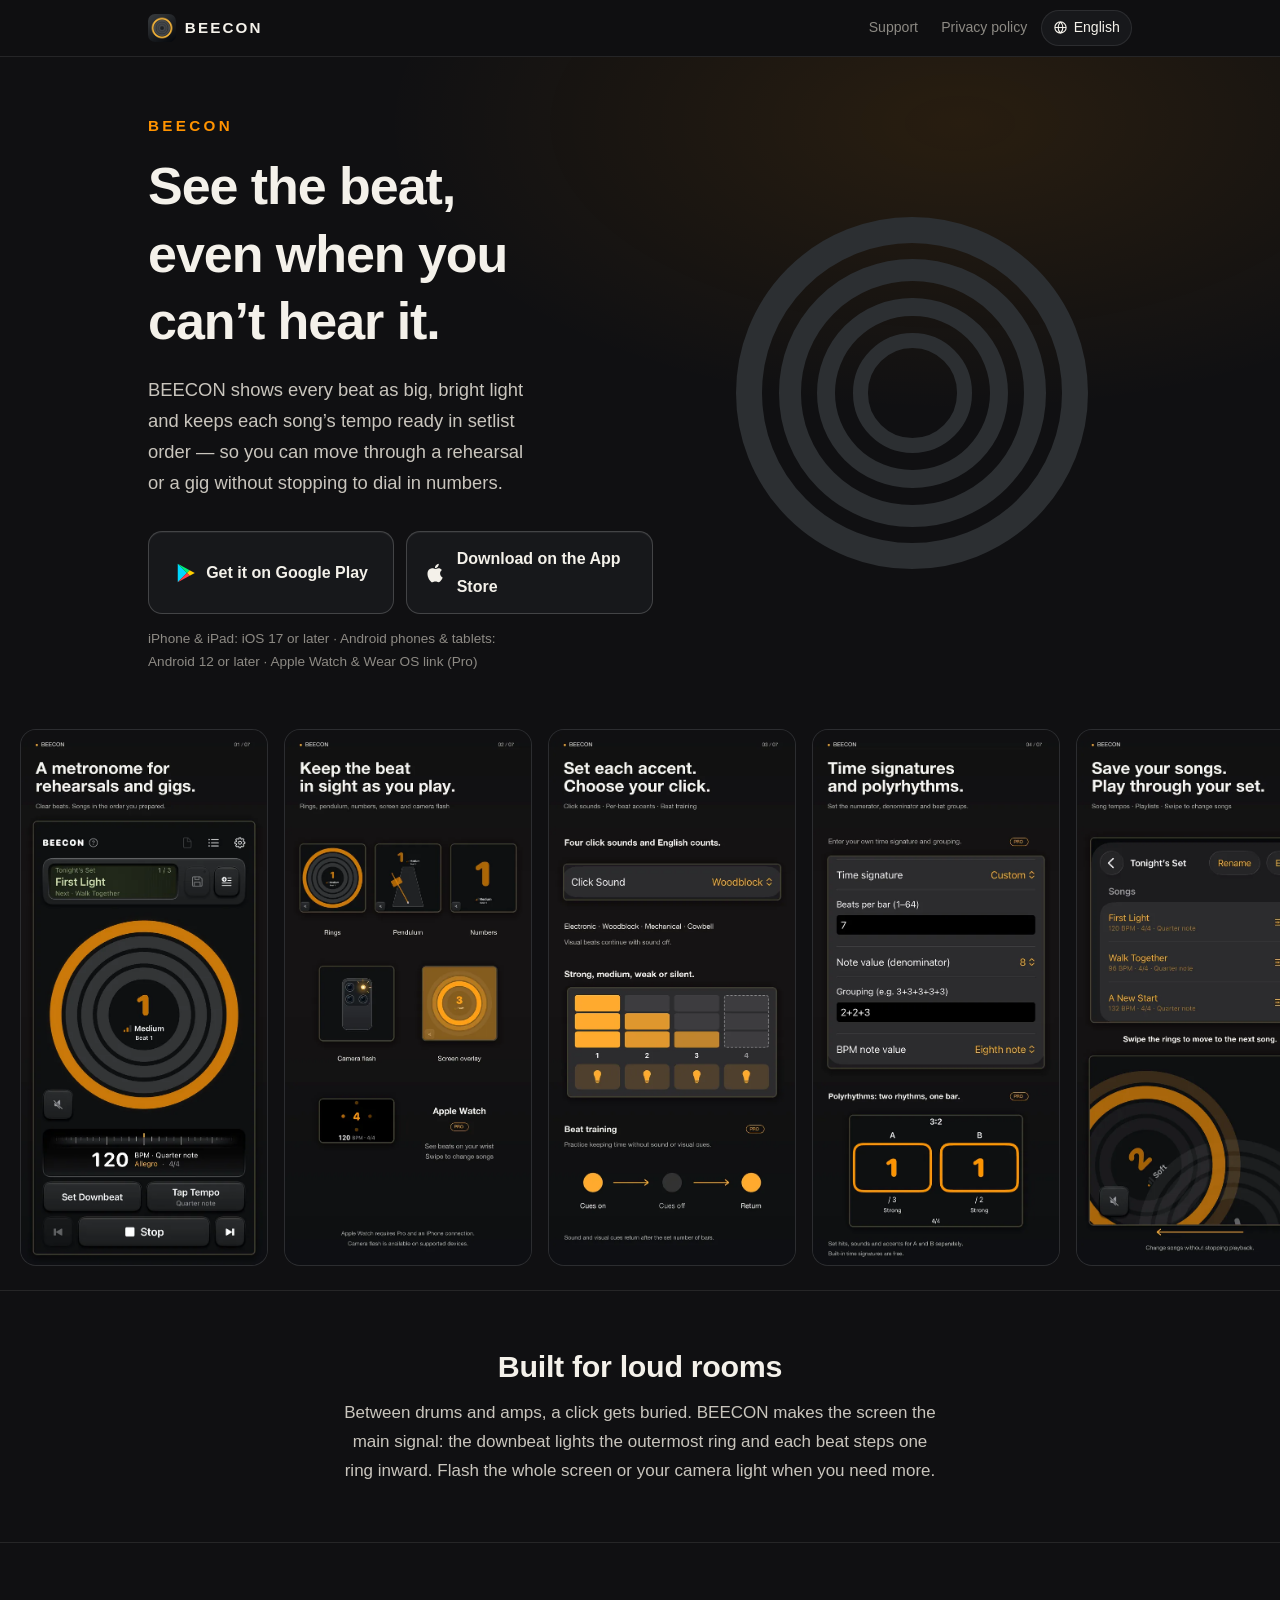
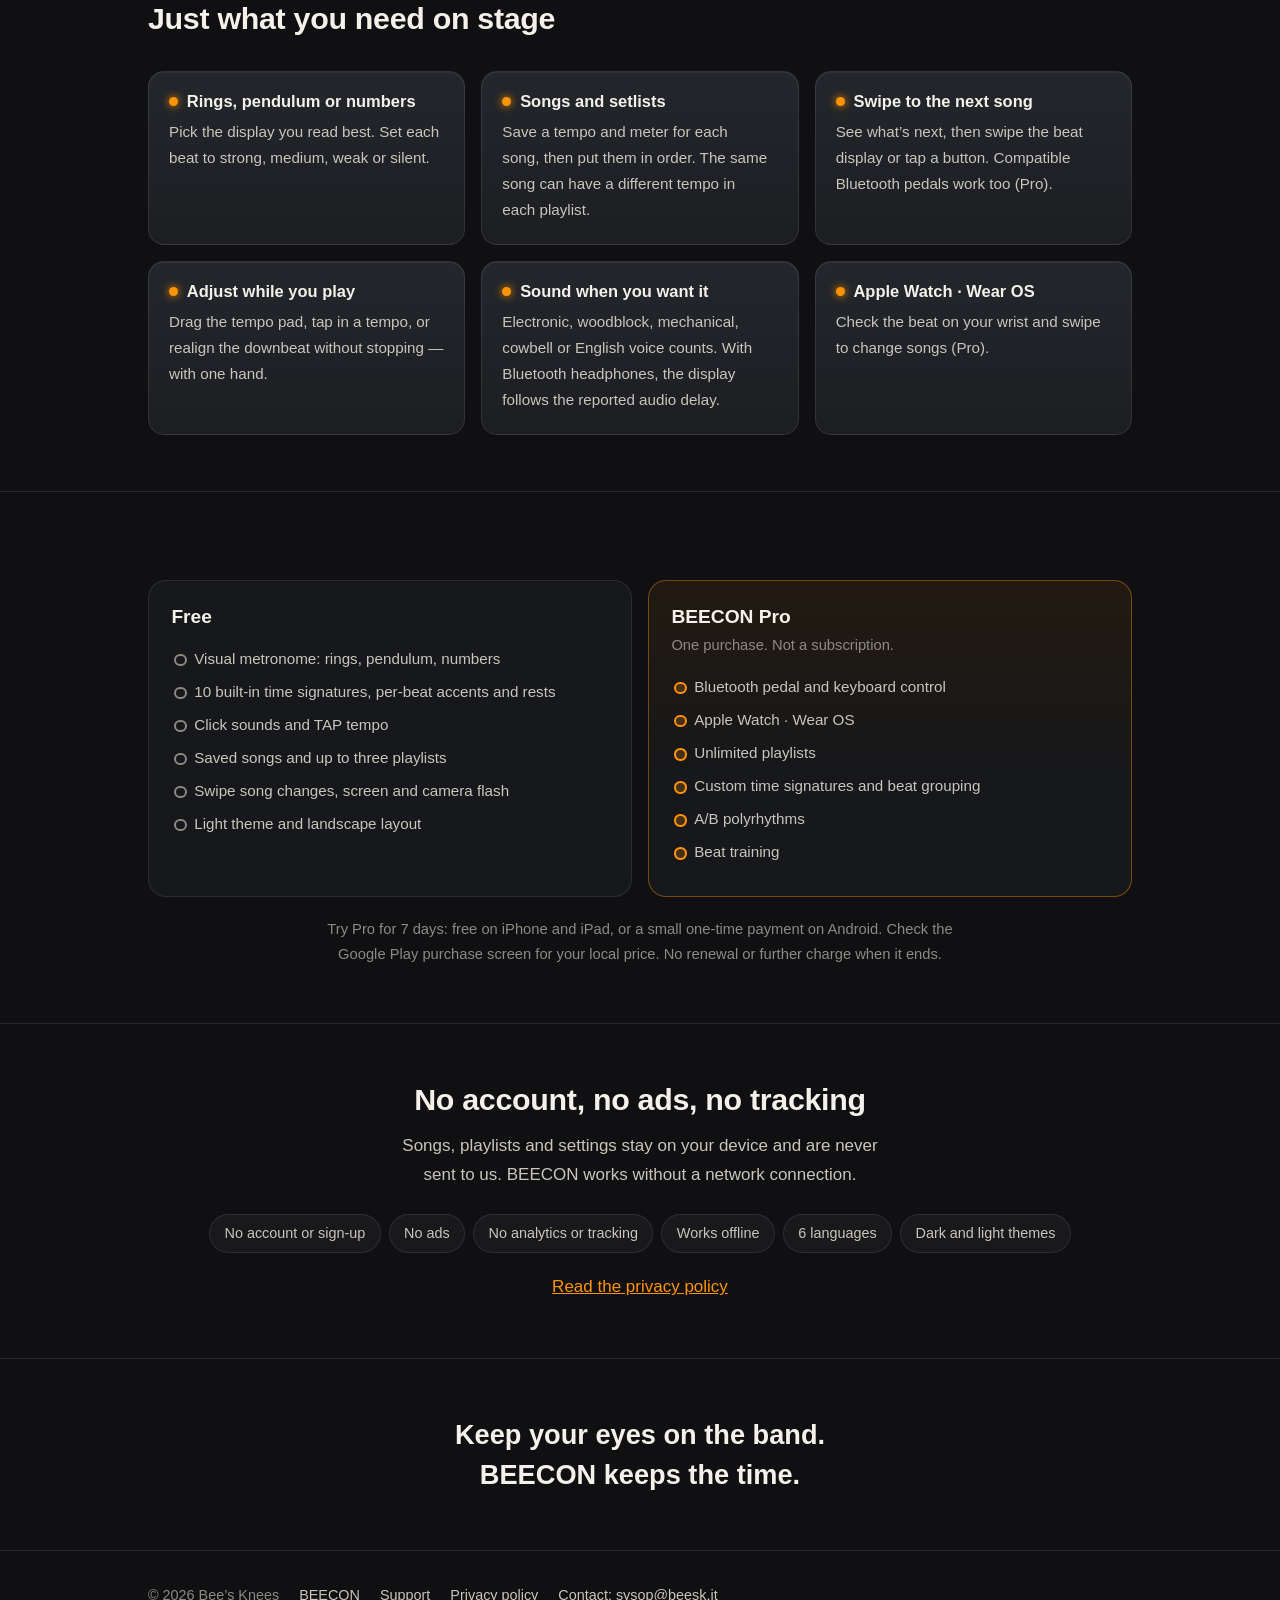
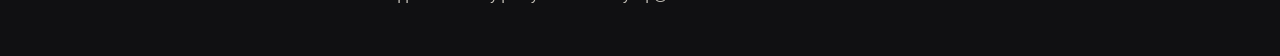
==== commit 648bf360: "Match BEECON store buttons with both store logos" ====
--- a/beecon/index.html
+++ b/beecon/index.html
@@ -43,7 +43,7 @@
     <p class="wordmark">BEECON</p>
     <h1>소리가 묻혀도, 박자는 보이게.</h1>
     <p class="lead">BEECON은 박자를 크고 밝은 빛으로 보여 주는 메트로놈이에요. 곡마다 템포를 저장해 두고, 공연 순서대로 다음 곡으로 넘기세요.</p>
-    <div class="stores"><a class="btn" href="https://play.google.com/store/apps/details?id=it.beesk.beecon">Google Play에서 받기</a><a class="btn btn-secondary" href="https://apps.apple.com/app/id6823525175"><svg viewBox="0 0 24 24" aria-hidden="true"><path fill="currentColor" d="M16.4 12.6c0-2.5 2-3.7 2.1-3.8-1.2-1.7-3-1.9-3.6-2-1.5-.2-3 .9-3.8.9-.8 0-2-.9-3.3-.8-1.7 0-3.3 1-4.2 2.5-1.8 3.1-.5 7.7 1.3 10.2.9 1.2 1.9 2.6 3.2 2.6 1.3-.1 1.8-.8 3.3-.8s2 .8 3.3.8c1.4 0 2.3-1.3 3.1-2.5 1-1.4 1.4-2.8 1.4-2.9 0 0-2.7-1-2.7-4.2ZM14 5.2c.7-.8 1.2-2 1-3.2-1 .1-2.3.7-3 1.6-.7.8-1.2 2-1.1 3.1 1.2.1 2.3-.6 3.1-1.5Z"/></svg>App Store에서 받기</a></div>
+    <div class="stores"><a class="btn" href="https://play.google.com/store/apps/details?id=it.beesk.beecon"><svg viewBox="0 0 24 24" aria-hidden="true"><path fill="#00D7FE" d="M3 2 13 12 3 22Z"/><path fill="#00F076" d="m3 2 13 7-3 3Z"/><path fill="#FFCE00" d="m16 9 5.6 3-5.6 3-3-3Z"/><path fill="#FF3A44" d="m3 22 10-10 3 3Z"/></svg>Google Play에서 받기</a><a class="btn" href="https://apps.apple.com/app/id6823525175"><svg viewBox="0 0 24 24" aria-hidden="true"><path fill="currentColor" d="M16.4 12.6c0-2.5 2-3.7 2.1-3.8-1.2-1.7-3-1.9-3.6-2-1.5-.2-3 .9-3.8.9-.8 0-2-.9-3.3-.8-1.7 0-3.3 1-4.2 2.5-1.8 3.1-.5 7.7 1.3 10.2.9 1.2 1.9 2.6 3.2 2.6 1.3-.1 1.8-.8 3.3-.8s2 .8 3.3.8c1.4 0 2.3-1.3 3.1-2.5 1-1.4 1.4-2.8 1.4-2.9 0 0-2.7-1-2.7-4.2ZM14 5.2c.7-.8 1.2-2 1-3.2-1 .1-2.3.7-3 1.6-.7.8-1.2 2-1.1 3.1 1.2.1 2.3-.6 3.1-1.5Z"/></svg>App Store에서 받기</a></div>
     <p class="req">iPhone·iPad: iOS 17 이상 · Android 휴대전화·태블릿: Android 12 이상 · Apple Watch·Wear OS 연동(Pro)</p>
   </div>
   <div class="beacon" aria-hidden="true"><i></i><i></i><i></i><i></i>
@@ -84,7 +84,7 @@
     <p class="wordmark">BEECON</p>
     <h1>See the beat, even when you can’t hear it.</h1>
     <p class="lead">BEECON shows every beat as big, bright light and keeps each song’s tempo ready in setlist order — so you can move through a rehearsal or a gig without stopping to dial in numbers.</p>
-    <div class="stores"><a class="btn" href="https://play.google.com/store/apps/details?id=it.beesk.beecon">Get it on Google Play</a><a class="btn btn-secondary" href="https://apps.apple.com/app/id6823525175"><svg viewBox="0 0 24 24" aria-hidden="true"><path fill="currentColor" d="M16.4 12.6c0-2.5 2-3.7 2.1-3.8-1.2-1.7-3-1.9-3.6-2-1.5-.2-3 .9-3.8.9-.8 0-2-.9-3.3-.8-1.7 0-3.3 1-4.2 2.5-1.8 3.1-.5 7.7 1.3 10.2.9 1.2 1.9 2.6 3.2 2.6 1.3-.1 1.8-.8 3.3-.8s2 .8 3.3.8c1.4 0 2.3-1.3 3.1-2.5 1-1.4 1.4-2.8 1.4-2.9 0 0-2.7-1-2.7-4.2ZM14 5.2c.7-.8 1.2-2 1-3.2-1 .1-2.3.7-3 1.6-.7.8-1.2 2-1.1 3.1 1.2.1 2.3-.6 3.1-1.5Z"/></svg>Download on the App Store</a></div>
+    <div class="stores"><a class="btn" href="https://play.google.com/store/apps/details?id=it.beesk.beecon"><svg viewBox="0 0 24 24" aria-hidden="true"><path fill="#00D7FE" d="M3 2 13 12 3 22Z"/><path fill="#00F076" d="m3 2 13 7-3 3Z"/><path fill="#FFCE00" d="m16 9 5.6 3-5.6 3-3-3Z"/><path fill="#FF3A44" d="m3 22 10-10 3 3Z"/></svg>Get it on Google Play</a><a class="btn" href="https://apps.apple.com/app/id6823525175"><svg viewBox="0 0 24 24" aria-hidden="true"><path fill="currentColor" d="M16.4 12.6c0-2.5 2-3.7 2.1-3.8-1.2-1.7-3-1.9-3.6-2-1.5-.2-3 .9-3.8.9-.8 0-2-.9-3.3-.8-1.7 0-3.3 1-4.2 2.5-1.8 3.1-.5 7.7 1.3 10.2.9 1.2 1.9 2.6 3.2 2.6 1.3-.1 1.8-.8 3.3-.8s2 .8 3.3.8c1.4 0 2.3-1.3 3.1-2.5 1-1.4 1.4-2.8 1.4-2.9 0 0-2.7-1-2.7-4.2ZM14 5.2c.7-.8 1.2-2 1-3.2-1 .1-2.3.7-3 1.6-.7.8-1.2 2-1.1 3.1 1.2.1 2.3-.6 3.1-1.5Z"/></svg>Download on the App Store</a></div>
     <p class="req">iPhone &amp; iPad: iOS 17 or later · Android phones &amp; tablets: Android 12 or later · Apple Watch &amp; Wear OS link (Pro)</p>
   </div>
   <div class="beacon" aria-hidden="true"><i></i><i></i><i></i><i></i>
@@ -125,7 +125,7 @@
     <p class="wordmark">BEECON</p>
     <h1>音が埋もれても、拍は見える。</h1>
     <p class="lead">BEECONは、拍を大きく明るい光で表示するメトロノームです。曲ごとにテンポを保存し、本番の順番どおりに次の曲へ進めます。</p>
-    <div class="stores"><a class="btn" href="https://play.google.com/store/apps/details?id=it.beesk.beecon">Google Play でダウンロード</a><a class="btn btn-secondary" href="https://apps.apple.com/app/id6823525175"><svg viewBox="0 0 24 24" aria-hidden="true"><path fill="currentColor" d="M16.4 12.6c0-2.5 2-3.7 2.1-3.8-1.2-1.7-3-1.9-3.6-2-1.5-.2-3 .9-3.8.9-.8 0-2-.9-3.3-.8-1.7 0-3.3 1-4.2 2.5-1.8 3.1-.5 7.7 1.3 10.2.9 1.2 1.9 2.6 3.2 2.6 1.3-.1 1.8-.8 3.3-.8s2 .8 3.3.8c1.4 0 2.3-1.3 3.1-2.5 1-1.4 1.4-2.8 1.4-2.9 0 0-2.7-1-2.7-4.2ZM14 5.2c.7-.8 1.2-2 1-3.2-1 .1-2.3.7-3 1.6-.7.8-1.2 2-1.1 3.1 1.2.1 2.3-.6 3.1-1.5Z"/></svg>App Store でダウンロード</a></div>
+    <div class="stores"><a class="btn" href="https://play.google.com/store/apps/details?id=it.beesk.beecon"><svg viewBox="0 0 24 24" aria-hidden="true"><path fill="#00D7FE" d="M3 2 13 12 3 22Z"/><path fill="#00F076" d="m3 2 13 7-3 3Z"/><path fill="#FFCE00" d="m16 9 5.6 3-5.6 3-3-3Z"/><path fill="#FF3A44" d="m3 22 10-10 3 3Z"/></svg>Google Play でダウンロード</a><a class="btn" href="https://apps.apple.com/app/id6823525175"><svg viewBox="0 0 24 24" aria-hidden="true"><path fill="currentColor" d="M16.4 12.6c0-2.5 2-3.7 2.1-3.8-1.2-1.7-3-1.9-3.6-2-1.5-.2-3 .9-3.8.9-.8 0-2-.9-3.3-.8-1.7 0-3.3 1-4.2 2.5-1.8 3.1-.5 7.7 1.3 10.2.9 1.2 1.9 2.6 3.2 2.6 1.3-.1 1.8-.8 3.3-.8s2 .8 3.3.8c1.4 0 2.3-1.3 3.1-2.5 1-1.4 1.4-2.8 1.4-2.9 0 0-2.7-1-2.7-4.2ZM14 5.2c.7-.8 1.2-2 1-3.2-1 .1-2.3.7-3 1.6-.7.8-1.2 2-1.1 3.1 1.2.1 2.3-.6 3.1-1.5Z"/></svg>App Store でダウンロード</a></div>
     <p class="req">iPhone・iPad：iOS 17 以降 · Android スマートフォン・タブレット：Android 12 以降 · Apple Watch・Wear OS 連携（Pro）</p>
   </div>
   <div class="beacon" aria-hidden="true"><i></i><i></i><i></i><i></i>
@@ -166,7 +166,7 @@
     <p class="wordmark">BEECON</p>
     <h1>听不清时，也能看见节拍。</h1>
     <p class="lead">BEECON 用醒目的大面积光效显示每一拍。为每首歌保存速度，按演出顺序一首接一首切换。</p>
-    <div class="stores"><a class="btn" href="https://play.google.com/store/apps/details?id=it.beesk.beecon">在 Google Play 下载</a><a class="btn btn-secondary" href="https://apps.apple.com/app/id6823525175"><svg viewBox="0 0 24 24" aria-hidden="true"><path fill="currentColor" d="M16.4 12.6c0-2.5 2-3.7 2.1-3.8-1.2-1.7-3-1.9-3.6-2-1.5-.2-3 .9-3.8.9-.8 0-2-.9-3.3-.8-1.7 0-3.3 1-4.2 2.5-1.8 3.1-.5 7.7 1.3 10.2.9 1.2 1.9 2.6 3.2 2.6 1.3-.1 1.8-.8 3.3-.8s2 .8 3.3.8c1.4 0 2.3-1.3 3.1-2.5 1-1.4 1.4-2.8 1.4-2.9 0 0-2.7-1-2.7-4.2ZM14 5.2c.7-.8 1.2-2 1-3.2-1 .1-2.3.7-3 1.6-.7.8-1.2 2-1.1 3.1 1.2.1 2.3-.6 3.1-1.5Z"/></svg>在 App Store 下载</a></div>
+    <div class="stores"><a class="btn" href="https://play.google.com/store/apps/details?id=it.beesk.beecon"><svg viewBox="0 0 24 24" aria-hidden="true"><path fill="#00D7FE" d="M3 2 13 12 3 22Z"/><path fill="#00F076" d="m3 2 13 7-3 3Z"/><path fill="#FFCE00" d="m16 9 5.6 3-5.6 3-3-3Z"/><path fill="#FF3A44" d="m3 22 10-10 3 3Z"/></svg>在 Google Play 下载</a><a class="btn" href="https://apps.apple.com/app/id6823525175"><svg viewBox="0 0 24 24" aria-hidden="true"><path fill="currentColor" d="M16.4 12.6c0-2.5 2-3.7 2.1-3.8-1.2-1.7-3-1.9-3.6-2-1.5-.2-3 .9-3.8.9-.8 0-2-.9-3.3-.8-1.7 0-3.3 1-4.2 2.5-1.8 3.1-.5 7.7 1.3 10.2.9 1.2 1.9 2.6 3.2 2.6 1.3-.1 1.8-.8 3.3-.8s2 .8 3.3.8c1.4 0 2.3-1.3 3.1-2.5 1-1.4 1.4-2.8 1.4-2.9 0 0-2.7-1-2.7-4.2ZM14 5.2c.7-.8 1.2-2 1-3.2-1 .1-2.3.7-3 1.6-.7.8-1.2 2-1.1 3.1 1.2.1 2.3-.6 3.1-1.5Z"/></svg>在 App Store 下载</a></div>
     <p class="req">iPhone、iPad：iOS 17 或更高版本 · Android 手机、平板：Android 12 或更高版本 · Apple Watch、Wear OS 联动（Pro）</p>
   </div>
   <div class="beacon" aria-hidden="true"><i></i><i></i><i></i><i></i>
@@ -207,7 +207,7 @@
     <p class="wordmark">BEECON</p>
     <h1>Ve el pulso, aunque no lo oigas.</h1>
     <p class="lead">BEECON muestra cada pulso con una luz grande y clara, y guarda el tempo de cada canción en el orden de tu setlist para que pases de una a otra sin detenerte.</p>
-    <div class="stores"><a class="btn" href="https://play.google.com/store/apps/details?id=it.beesk.beecon">Descargar en Google Play</a><a class="btn btn-secondary" href="https://apps.apple.com/app/id6823525175"><svg viewBox="0 0 24 24" aria-hidden="true"><path fill="currentColor" d="M16.4 12.6c0-2.5 2-3.7 2.1-3.8-1.2-1.7-3-1.9-3.6-2-1.5-.2-3 .9-3.8.9-.8 0-2-.9-3.3-.8-1.7 0-3.3 1-4.2 2.5-1.8 3.1-.5 7.7 1.3 10.2.9 1.2 1.9 2.6 3.2 2.6 1.3-.1 1.8-.8 3.3-.8s2 .8 3.3.8c1.4 0 2.3-1.3 3.1-2.5 1-1.4 1.4-2.8 1.4-2.9 0 0-2.7-1-2.7-4.2ZM14 5.2c.7-.8 1.2-2 1-3.2-1 .1-2.3.7-3 1.6-.7.8-1.2 2-1.1 3.1 1.2.1 2.3-.6 3.1-1.5Z"/></svg>Descargar en el App Store</a></div>
+    <div class="stores"><a class="btn" href="https://play.google.com/store/apps/details?id=it.beesk.beecon"><svg viewBox="0 0 24 24" aria-hidden="true"><path fill="#00D7FE" d="M3 2 13 12 3 22Z"/><path fill="#00F076" d="m3 2 13 7-3 3Z"/><path fill="#FFCE00" d="m16 9 5.6 3-5.6 3-3-3Z"/><path fill="#FF3A44" d="m3 22 10-10 3 3Z"/></svg>Descargar en Google Play</a><a class="btn" href="https://apps.apple.com/app/id6823525175"><svg viewBox="0 0 24 24" aria-hidden="true"><path fill="currentColor" d="M16.4 12.6c0-2.5 2-3.7 2.1-3.8-1.2-1.7-3-1.9-3.6-2-1.5-.2-3 .9-3.8.9-.8 0-2-.9-3.3-.8-1.7 0-3.3 1-4.2 2.5-1.8 3.1-.5 7.7 1.3 10.2.9 1.2 1.9 2.6 3.2 2.6 1.3-.1 1.8-.8 3.3-.8s2 .8 3.3.8c1.4 0 2.3-1.3 3.1-2.5 1-1.4 1.4-2.8 1.4-2.9 0 0-2.7-1-2.7-4.2ZM14 5.2c.7-.8 1.2-2 1-3.2-1 .1-2.3.7-3 1.6-.7.8-1.2 2-1.1 3.1 1.2.1 2.3-.6 3.1-1.5Z"/></svg>Descargar en el App Store</a></div>
     <p class="req">iPhone y iPad: iOS 17 o posterior · Teléfonos y tabletas Android: Android 12 o posterior · Conexión con Apple Watch y Wear OS (Pro)</p>
   </div>
   <div class="beacon" aria-hidden="true"><i></i><i></i><i></i><i></i>
@@ -248,7 +248,7 @@
     <p class="wordmark">BEECON</p>
     <h1>Veja o pulso, mesmo quando não dá para ouvir.</h1>
     <p class="lead">O BEECON mostra cada batida com uma luz grande e clara e guarda o tempo de cada música na ordem da sua playlist, para você seguir de uma para outra sem parar.</p>
-    <div class="stores"><a class="btn" href="https://play.google.com/store/apps/details?id=it.beesk.beecon">Baixar no Google Play</a><a class="btn btn-secondary" href="https://apps.apple.com/app/id6823525175"><svg viewBox="0 0 24 24" aria-hidden="true"><path fill="currentColor" d="M16.4 12.6c0-2.5 2-3.7 2.1-3.8-1.2-1.7-3-1.9-3.6-2-1.5-.2-3 .9-3.8.9-.8 0-2-.9-3.3-.8-1.7 0-3.3 1-4.2 2.5-1.8 3.1-.5 7.7 1.3 10.2.9 1.2 1.9 2.6 3.2 2.6 1.3-.1 1.8-.8 3.3-.8s2 .8 3.3.8c1.4 0 2.3-1.3 3.1-2.5 1-1.4 1.4-2.8 1.4-2.9 0 0-2.7-1-2.7-4.2ZM14 5.2c.7-.8 1.2-2 1-3.2-1 .1-2.3.7-3 1.6-.7.8-1.2 2-1.1 3.1 1.2.1 2.3-.6 3.1-1.5Z"/></svg>Baixar na App Store</a></div>
+    <div class="stores"><a class="btn" href="https://play.google.com/store/apps/details?id=it.beesk.beecon"><svg viewBox="0 0 24 24" aria-hidden="true"><path fill="#00D7FE" d="M3 2 13 12 3 22Z"/><path fill="#00F076" d="m3 2 13 7-3 3Z"/><path fill="#FFCE00" d="m16 9 5.6 3-5.6 3-3-3Z"/><path fill="#FF3A44" d="m3 22 10-10 3 3Z"/></svg>Baixar no Google Play</a><a class="btn" href="https://apps.apple.com/app/id6823525175"><svg viewBox="0 0 24 24" aria-hidden="true"><path fill="currentColor" d="M16.4 12.6c0-2.5 2-3.7 2.1-3.8-1.2-1.7-3-1.9-3.6-2-1.5-.2-3 .9-3.8.9-.8 0-2-.9-3.3-.8-1.7 0-3.3 1-4.2 2.5-1.8 3.1-.5 7.7 1.3 10.2.9 1.2 1.9 2.6 3.2 2.6 1.3-.1 1.8-.8 3.3-.8s2 .8 3.3.8c1.4 0 2.3-1.3 3.1-2.5 1-1.4 1.4-2.8 1.4-2.9 0 0-2.7-1-2.7-4.2ZM14 5.2c.7-.8 1.2-2 1-3.2-1 .1-2.3.7-3 1.6-.7.8-1.2 2-1.1 3.1 1.2.1 2.3-.6 3.1-1.5Z"/></svg>Baixar na App Store</a></div>
     <p class="req">iPhone e iPad: iOS 17 ou posterior · Celulares e tablets Android: Android 12 ou posterior · Conexão com Apple Watch e Wear OS (Pro)</p>
   </div>
   <div class="beacon" aria-hidden="true"><i></i><i></i><i></i><i></i>
--- a/beecon/style.css
+++ b/beecon/style.css
@@ -28,6 +28,10 @@
 h1, h2, h3 { color: var(--ink); line-height: 1.3; margin: 0; text-wrap: balance; }
 /* 일본어·중국어 제목이 낱말 중간에서 끊기지 않게(지원 브라우저만) */
 :lang(ja) :is(h1, h2, h3, .closing), :lang(zh) :is(h1, h2, h3, .closing) { word-break: auto-phrase; }
+/* 짧은 마지막 줄을 줄이고 한국어는 어절 단위로 줄바꿈한다. */
+p, li, summary { text-wrap: pretty; }
+:lang(ko) { word-break: keep-all; overflow-wrap: anywhere; }
+.hero .lead, .req, .note, .band p.sub { text-wrap: balance; }
 a { color: var(--amber); }
 .wrap { max-width: 64rem; margin: 0 auto; padding: 0 1.25rem; }
 .wrap.narrow { max-width: 46rem; }
@@ -89,19 +93,17 @@
 .hero h1 { font-size: clamp(2rem, 5.4vw, 3.25rem); letter-spacing: -.02em; font-weight: 750; }
 .hero .lead { max-width: 33rem; margin: 1.1rem 0 0; font-size: clamp(1.02rem, 2.4vw, 1.15rem); }
 .stores { display: flex; flex-wrap: wrap; gap: .75rem; margin: 2rem 0 .8rem; }
-/* ⚠️ Apple 공식 배지 아트워크를 흉내 내 다시 그리지 않는다 — 글자 버튼으로 둔다. */
+/* 공식 다운로드 배지 대신 동일한 텍스트 버튼에 각 스토어 로고를 표시한다. */
 .btn {
-  display: inline-flex; align-items: center; gap: .6rem; padding: .85rem 1.35rem; border-radius: 14px;
+  display: inline-flex; align-items: center; justify-content: center; gap: .6rem;
+  flex: 1 1 12rem; min-height: 56px; padding: .85rem 1.1rem; border-radius: 14px;
   font-size: 1rem; font-weight: 650; text-decoration: none;
-  background: linear-gradient(180deg, #ffa526, var(--amber)); color: #1d1100;
-  box-shadow: inset 0 1px 0 #ffffff55, 0 6px 18px #ff930033;
-}
-.btn-secondary {
   background: var(--bg-raise); color: var(--ink);
-  border: 1px solid var(--line); box-shadow: none;
-}
-.btn:hover { filter: brightness(1.06); }
-.btn svg { width: 20px; height: 20px; flex: none; }
+  border: 1px solid #ffffff30; box-shadow: inset 0 1px 0 #ffffff0d;
+}
+.btn:hover { background: var(--card-top); border-color: #ffffff55; }
+.btn:focus-visible { outline: 2px solid var(--amber); outline-offset: 4px; }
+.btn svg { width: 22px; height: 22px; flex: none; }
 .req { font-size: .85rem; color: var(--ink-mute); margin: 0; }
 
 /* 동심원 비콘: 120 BPM 4/4. 첫 박은 가장 바깥 링, 박마다 한 칸 안쪽(앱의 실제 표시 순서).
